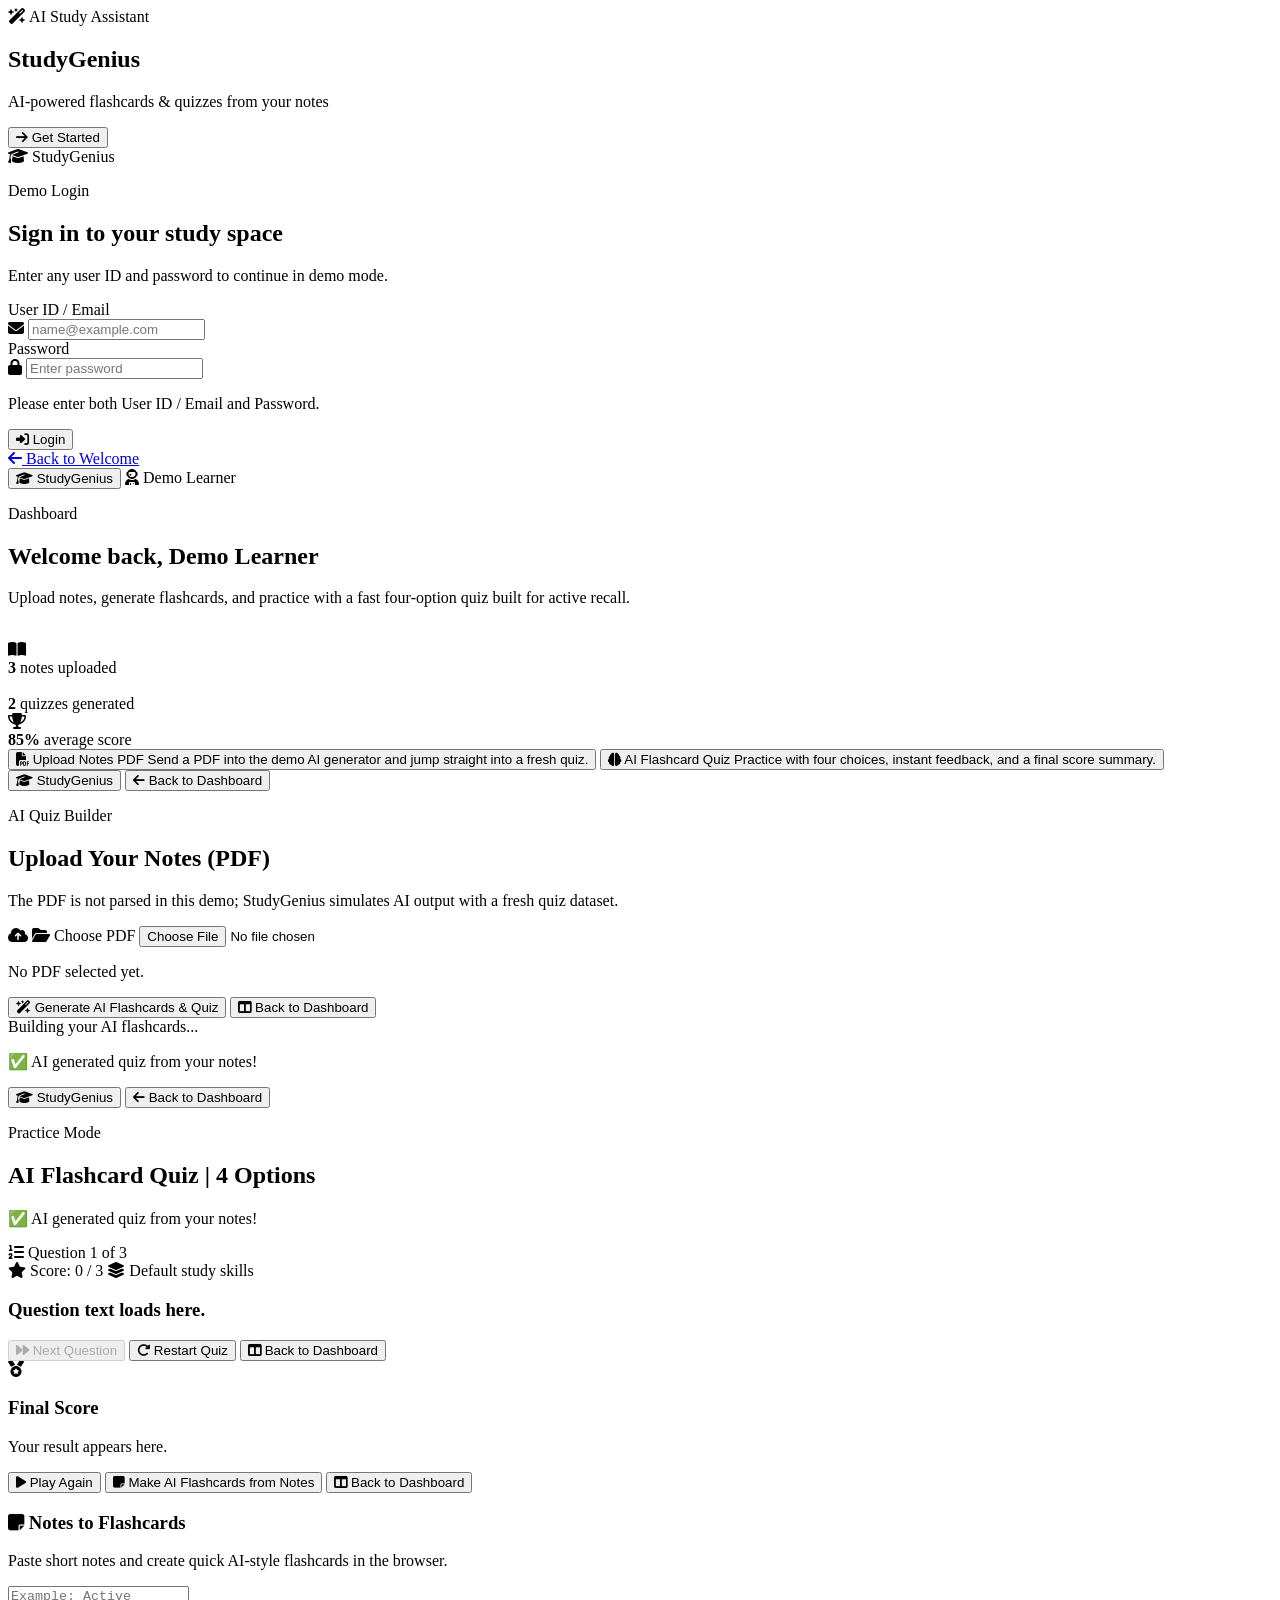
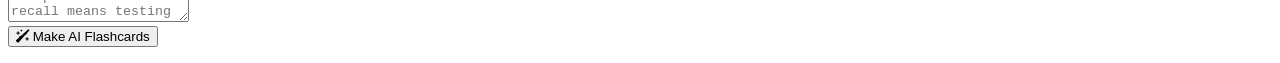
==== index.html @ 0df06976 "Add initial index.html for StudyGenius app" ====
<!DOCTYPE html>
<html lang="en">
<head>
  <meta charset="UTF-8">
  <meta name="viewport" content="width=device-width, initial-scale=1.0">
  <meta name="description" content="StudyGenius is an AI-powered study assistant demo for flashcards, PDF quiz generation, and active recall practice.">
  <title>StudyGenius | AI Study Assistant</title>
  <link rel="preconnect" href="https://fonts.googleapis.com">
  <link rel="preconnect" href="https://fonts.gstatic.com" crossorigin>
  <link href="https://fonts.googleapis.com/css2?family=Poppins:wght@400;500;600;700;800&display=swap" rel="stylesheet">
  <link rel="stylesheet" href="https://cdnjs.cloudflare.com/ajax/libs/font-awesome/6.5.2/css/all.min.css">
  <link rel="stylesheet" href="styles.css">
</head>

<body>
  <!-- ==================== HTML CODE ==================== -->
  <main class="app">
    <div id="page1" class="page page-welcome active" aria-hidden="false">
      <section class="welcome-content" aria-labelledby="welcomeTitle">
        <div class="brand-chip">
          <i class="fa-solid fa-wand-magic-sparkles" aria-hidden="true"></i>
          AI Study Assistant
        </div>
        <h1 id="welcomeTitle" class="welcome-title">StudyGenius</h1>
        <p class="welcome-subtitle">AI-powered flashcards &amp; quizzes from your notes</p>
        <button id="getStartedBtn" class="btn btn-primary" type="button">
          <i class="fa-solid fa-arrow-right" aria-hidden="true"></i>
          Get Started
        </button>
      </section>
    </div>

    <div id="page2" class="page auth-page" aria-hidden="true">
      <section class="auth-shell" aria-labelledby="loginTitle">
        <div class="auth-card glass-card">
          <div class="app-logo">
            <i class="fa-solid fa-graduation-cap" aria-hidden="true"></i>
            StudyGenius
          </div>
          <p class="section-kicker">Demo Login</p>
          <h2 id="loginTitle">Sign in to your study space</h2>
          <p class="section-copy">Enter any user ID and password to continue in demo mode.</p>

          <form id="loginForm" class="form-grid" novalidate>
            <div class="field">
              <label for="userIdInput">User ID / Email</label>
              <div class="input-wrap">
                <i class="fa-solid fa-envelope" aria-hidden="true"></i>
                <input id="userIdInput" type="text" autocomplete="username" placeholder="name@example.com">
              </div>
            </div>

            <div class="field">
              <label for="passwordInput">Password</label>
              <div class="input-wrap">
                <i class="fa-solid fa-lock" aria-hidden="true"></i>
                <input id="passwordInput" type="password" autocomplete="current-password" placeholder="Enter password">
              </div>
            </div>

            <p id="loginError" class="error-message" role="alert">Please enter both User ID / Email and Password.</p>

            <button class="btn btn-accent" type="submit">
              <i class="fa-solid fa-right-to-bracket" aria-hidden="true"></i>
              Login
            </button>
          </form>

          <a id="backToWelcomeLink" class="text-link" href="#page1">
            <i class="fa-solid fa-arrow-left" aria-hidden="true"></i>
            Back to Welcome
          </a>
        </div>
      </section>
    </div>

    <div id="page3" class="page page-app" aria-hidden="true">
      <div class="page-shell">
        <header class="top-bar">
          <button class="top-brand top-brand-button" type="button" aria-label="StudyGenius dashboard">
            <i class="fa-solid fa-graduation-cap" aria-hidden="true"></i>
            StudyGenius
          </button>
          <span id="dashboardUserPill" class="user-pill">
            <i class="fa-solid fa-user-astronaut" aria-hidden="true"></i>
            Demo Learner
          </span>
        </header>

        <section class="dashboard-hero" aria-labelledby="dashboardTitle">
          <div class="dashboard-copy">
            <p class="section-kicker">Dashboard</p>
            <h2 id="dashboardTitle" class="section-title">Welcome back, Demo Learner</h2>
            <p class="section-copy">Upload notes, generate flashcards, and practice with a fast four-option quiz built for active recall.</p>
          </div>
          <div class="dashboard-photo-wrap" aria-hidden="true">
            <img class="dashboard-photo" src="https://images.pexels.com/photos/4144224/pexels-photo-4144224.jpeg?auto=compress&cs=tinysrgb&w=900" alt="">
          </div>
        </section>

        <section class="stats-grid" aria-label="Study statistics">
          <div class="stat-card">
            <span class="stat-icon"><i class="fa-solid fa-book-open" aria-hidden="true"></i></span>
            <div>
              <strong>3</strong>
              <span>notes uploaded</span>
            </div>
          </div>
          <div class="stat-card">
            <span class="stat-icon"><i class="fa-solid fa-sparkles" aria-hidden="true"></i></span>
            <div>
              <strong>2</strong>
              <span>quizzes generated</span>
            </div>
          </div>
          <div class="stat-card">
            <span class="stat-icon"><i class="fa-solid fa-trophy" aria-hidden="true"></i></span>
            <div>
              <strong>85%</strong>
              <span>average score</span>
            </div>
          </div>
        </section>

        <section class="dashboard-actions" aria-label="Dashboard actions">
          <button id="goToUploadBtn" class="dashboard-card" type="button">
            <span class="card-icon"><i class="fa-solid fa-file-pdf" aria-hidden="true"></i></span>
            <span>
              <span class="card-title">Upload Notes PDF</span>
              <span class="card-text">Send a PDF into the demo AI generator and jump straight into a fresh quiz.</span>
            </span>
          </button>

          <button id="goToQuizBtn" class="dashboard-card" type="button">
            <span class="card-icon"><i class="fa-solid fa-brain" aria-hidden="true"></i></span>
            <span>
              <span class="card-title">AI Flashcard Quiz</span>
              <span class="card-text">Practice with four choices, instant feedback, and a final score summary.</span>
            </span>
          </button>
        </section>
      </div>
    </div>

    <div id="page4" class="page page-app" aria-hidden="true">
      <div class="page-shell">
        <header class="top-bar">
          <button class="top-brand top-brand-button backDashboardBtn" type="button" aria-label="StudyGenius dashboard">
            <i class="fa-solid fa-graduation-cap" aria-hidden="true"></i>
            StudyGenius
          </button>
          <button class="btn btn-ghost btn-small backDashboardBtn" type="button">
            <i class="fa-solid fa-arrow-left" aria-hidden="true"></i>
            Back to Dashboard
          </button>
        </header>

        <section aria-labelledby="uploadTitle">
          <p class="section-kicker">AI Quiz Builder</p>
          <h2 id="uploadTitle" class="section-title">Upload Your Notes (PDF)</h2>
          <p class="section-copy">The PDF is not parsed in this demo; StudyGenius simulates AI output with a fresh quiz dataset.</p>

          <div class="upload-card">
            <div class="upload-zone">
              <i class="fa-solid fa-cloud-arrow-up" aria-hidden="true"></i>
              <label class="file-control" for="pdfInput">
                <i class="fa-solid fa-folder-open" aria-hidden="true"></i>
                Choose PDF
                <input id="pdfInput" type="file" accept=".pdf,application/pdf">
              </label>
              <p id="selectedFileName" class="file-name">No PDF selected yet.</p>
            </div>

            <div class="button-row">
              <button id="generateQuizBtn" class="btn btn-accent" type="button">
                <i class="fa-solid fa-wand-magic-sparkles" aria-hidden="true"></i>
                Generate AI Flashcards &amp; Quiz
              </button>
              <button class="btn btn-ghost backDashboardBtn" type="button">
                <i class="fa-solid fa-table-columns" aria-hidden="true"></i>
                Back to Dashboard
              </button>
            </div>

            <div id="generationLoader" class="loader-row" role="status" aria-live="polite">
              <span class="spinner" aria-hidden="true"></span>
              Building your AI flashcards...
            </div>

            <p id="generationSuccess" class="success-message" role="status">✅ AI generated quiz from your notes!</p>
          </div>
        </section>
      </div>
    </div>

    <div id="page5" class="page page-app" aria-hidden="true">
      <div class="page-shell">
        <header class="top-bar">
          <button class="top-brand top-brand-button backDashboardBtn" type="button" aria-label="StudyGenius dashboard">
            <i class="fa-solid fa-graduation-cap" aria-hidden="true"></i>
            StudyGenius
          </button>
          <button class="btn btn-ghost btn-small backDashboardBtn" type="button">
            <i class="fa-solid fa-arrow-left" aria-hidden="true"></i>
            Back to Dashboard
          </button>
        </header>

        <section aria-labelledby="quizTitle">
          <p class="section-kicker">Practice Mode</p>
          <h2 id="quizTitle" class="section-title">AI Flashcard Quiz | 4 Options</h2>
          <p id="quizGeneratedNotice" class="quiz-notice" role="status">✅ AI generated quiz from your notes!</p>

          <div class="quiz-layout">
            <article class="quiz-card" aria-live="polite">
              <div class="quiz-head">
                <div>
                  <span id="questionCounter" class="meta-pill">
                    <i class="fa-solid fa-list-ol" aria-hidden="true"></i>
                    Question 1 of 3
                  </span>
                  <div class="quiz-meta">
                    <span id="scoreDisplay" class="meta-pill">
                      <i class="fa-solid fa-star" aria-hidden="true"></i>
                      Score: 0 / 3
                    </span>
                    <span id="quizSource" class="meta-pill">
                      <i class="fa-solid fa-layer-group" aria-hidden="true"></i>
                      Default study skills
                    </span>
                  </div>
                </div>
              </div>

              <div class="progress-track" aria-hidden="true">
                <div id="progressFill" class="progress-fill"></div>
              </div>

              <div id="quizContent">
                <h3 id="questionText" class="question-text">Question text loads here.</h3>
                <div id="optionsContainer" class="options-grid"></div>

                <div class="quiz-controls">
                  <button id="nextQuestionBtn" class="btn btn-accent" type="button" disabled>
                    <i class="fa-solid fa-forward" aria-hidden="true"></i>
                    Next Question
                  </button>
                  <button id="restartQuizBtn" class="btn btn-ghost" type="button">
                    <i class="fa-solid fa-rotate-right" aria-hidden="true"></i>
                    Restart Quiz
                  </button>
                  <button class="btn btn-ghost backDashboardBtn" type="button">
                    <i class="fa-solid fa-table-columns" aria-hidden="true"></i>
                    Back to Dashboard
                  </button>
                </div>
              </div>

              <div id="resultPanel" class="result-panel">
                <div class="result-icon">
                  <i class="fa-solid fa-medal" aria-hidden="true"></i>
                </div>
                <h3 id="finalScoreTitle">Final Score</h3>
                <p id="finalScoreMessage">Your result appears here.</p>
                <div class="quiz-controls">
                  <button id="playAgainBtn" class="btn btn-accent" type="button">
                    <i class="fa-solid fa-play" aria-hidden="true"></i>
                    Play Again
                  </button>
                  <button id="focusFlashcardsBtn" class="btn btn-coral" type="button">
                    <i class="fa-solid fa-note-sticky" aria-hidden="true"></i>
                    Make AI Flashcards from Notes
                  </button>
                  <button class="btn btn-ghost backDashboardBtn" type="button">
                    <i class="fa-solid fa-table-columns" aria-hidden="true"></i>
                    Back to Dashboard
                  </button>
                </div>
              </div>
            </article>

            <aside id="notesFlashcardTool" class="notes-card" aria-labelledby="notesToolTitle">
              <h3 id="notesToolTitle">
                <i class="fa-solid fa-note-sticky" aria-hidden="true"></i>
                Notes to Flashcards
              </h3>
              <p class="section-copy">Paste short notes and create quick AI-style flashcards in the browser.</p>
              <textarea id="notesInput" placeholder="Example: Active recall means testing yourself before checking notes. Spaced repetition improves memory by reviewing at growing intervals."></textarea>
              <div class="button-row">
                <button id="makeFlashcardsBtn" class="btn btn-coral" type="button">
                  <i class="fa-solid fa-wand-sparkles" aria-hidden="true"></i>
                  Make AI Flashcards
                </button>
              </div>
              <p id="flashcardMessage" class="flash-message" role="status"></p>
              <div id="flashcardOutput" class="flashcard-output" aria-live="polite"></div>
            </aside>
          </div>
        </section>
      </div>
    </div>
  </main>

  <script src="script.js"></script>
</body>
</html>
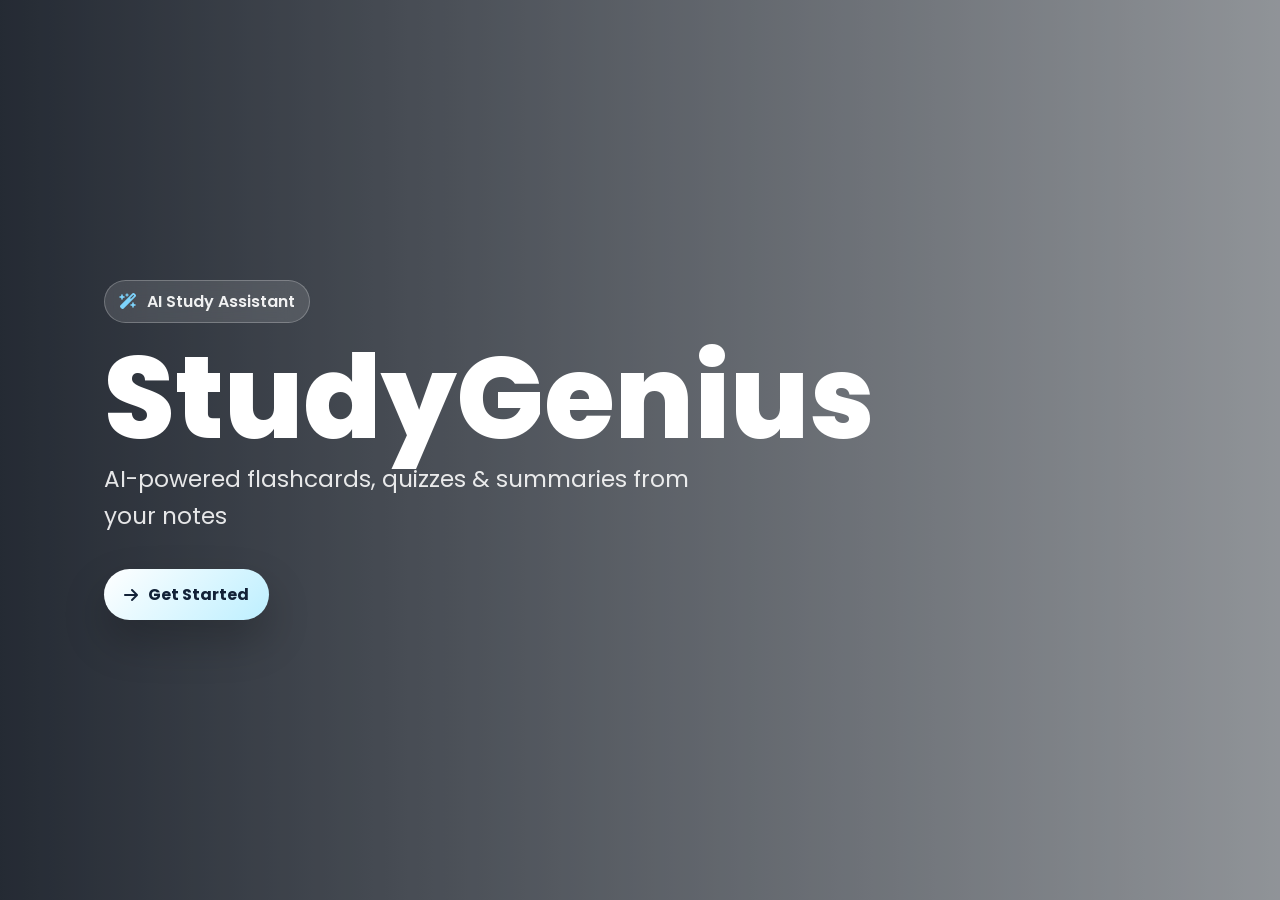
==== commit dafd5e77: "Revise meta description and enhance UI layout Updated the meta description for clarity and improved " ====
--- a/index.html
+++ b/index.html
@@ -3,7 +3,7 @@
 <head>
   <meta charset="UTF-8">
   <meta name="viewport" content="width=device-width, initial-scale=1.0">
-  <meta name="description" content="StudyGenius is an AI-powered study assistant demo for flashcards, PDF quiz generation, and active recall practice.">
+  <meta name="description" content="StudyGenius is an AI-powered study assistant for flashcards, quizzes, and summaries from your notes.">
   <title>StudyGenius | AI Study Assistant</title>
   <link rel="preconnect" href="https://fonts.googleapis.com">
   <link rel="preconnect" href="https://fonts.gstatic.com" crossorigin>
@@ -11,296 +11,204 @@
   <link rel="stylesheet" href="https://cdnjs.cloudflare.com/ajax/libs/font-awesome/6.5.2/css/all.min.css">
   <link rel="stylesheet" href="styles.css">
 </head>
-
 <body>
-  <!-- ==================== HTML CODE ==================== -->
-  <main class="app">
-    <div id="page1" class="page page-welcome active" aria-hidden="false">
-      <section class="welcome-content" aria-labelledby="welcomeTitle">
-        <div class="brand-chip">
-          <i class="fa-solid fa-wand-magic-sparkles" aria-hidden="true"></i>
-          AI Study Assistant
-        </div>
-        <h1 id="welcomeTitle" class="welcome-title">StudyGenius</h1>
-        <p class="welcome-subtitle">AI-powered flashcards &amp; quizzes from your notes</p>
-        <button id="getStartedBtn" class="btn btn-primary" type="button">
-          <i class="fa-solid fa-arrow-right" aria-hidden="true"></i>
-          Get Started
+<main class="app">
+  <!-- PAGE 1: WELCOME -->
+  <div id="page1" class="page page-welcome active" aria-hidden="false">
+    <section class="welcome-content">
+      <div class="brand-chip"><i class="fa-solid fa-wand-magic-sparkles"></i> AI Study Assistant</div>
+      <h1 class="welcome-title">StudyGenius</h1>
+      <p class="welcome-subtitle">AI-powered flashcards, quizzes & summaries from your notes</p>
+      <button id="getStartedBtn" class="btn btn-primary"><i class="fa-solid fa-arrow-right"></i> Get Started</button>
+    </section>
+  </div>
+
+  <!-- PAGE 2: LOGIN -->
+  <div id="page2" class="page auth-page" aria-hidden="true">
+    <section class="auth-shell">
+      <div class="auth-card glass-card">
+        <div class="app-logo"><i class="fa-solid fa-graduation-cap"></i> StudyGenius</div>
+        <p class="section-kicker">Demo Login</p>
+        <h2>Sign in to your study space</h2>
+        <p class="section-copy">Enter any user ID and password to continue in demo mode.</p>
+        <form id="loginForm" class="form-grid" novalidate>
+          <div class="field">
+            <label for="userIdInput">User ID / Email</label>
+            <div class="input-wrap"><i class="fa-solid fa-envelope"></i><input id="userIdInput" type="text" placeholder="name@example.com"></div>
+          </div>
+          <div class="field">
+            <label for="passwordInput">Password</label>
+            <div class="input-wrap"><i class="fa-solid fa-lock"></i><input id="passwordInput" type="password" placeholder="Enter password"></div>
+          </div>
+          <p id="loginError" class="error-message">Please enter both User ID / Email and Password.</p>
+          <button class="btn btn-accent" type="submit"><i class="fa-solid fa-right-to-bracket"></i> Login</button>
+        </form>
+        <a id="backToWelcomeLink" class="text-link" href="#page1"><i class="fa-solid fa-arrow-left"></i> Back to Welcome</a>
+      </div>
+    </section>
+  </div>
+
+  <!-- PAGE 3: DASHBOARD (redesigned with 3 action cards and carousel) -->
+  <div id="page3" class="page page-app" aria-hidden="true">
+    <div class="page-shell">
+      <header class="top-bar">
+        <button class="top-brand top-brand-button" type="button"><i class="fa-solid fa-graduation-cap"></i> StudyGenius</button>
+        <span id="dashboardUserPill" class="user-pill"><i class="fa-solid fa-user-astronaut"></i> Demo Learner</span>
+      </header>
+      <section class="dashboard-hero">
+        <div class="dashboard-copy">
+          <p class="section-kicker">Dashboard</p>
+          <h2 id="dashboardTitle" class="section-title">Welcome back, Demo Learner</h2>
+          <p class="section-copy">Upload PDF notes, generate AI quizzes and summaries, and master your topics with active recall.</p>
+        </div>
+        <div class="dashboard-photo-wrap">
+          <img class="dashboard-photo" src="https://images.pexels.com/photos/4144224/pexels-photo-4144224.jpeg?auto=compress&cs=tinysrgb&w=900" alt="Student studying">
+        </div>
+      </section>
+      <section class="stats-grid">
+        <div class="stat-card"><span class="stat-icon"><i class="fa-solid fa-book-open"></i></span><div><strong>3</strong><span>notes uploaded</span></div></div>
+        <div class="stat-card"><span class="stat-icon"><i class="fa-solid fa-sparkles"></i></span><div><strong>2</strong><span>quizzes generated</span></div></div>
+        <div class="stat-card"><span class="stat-icon"><i class="fa-solid fa-trophy"></i></span><div><strong>85%</strong><span>average score</span></div></div>
+      </section>
+
+      <!-- Enhanced Carousel with smooth transitions -->
+      <section class="carousel-section" aria-label="Study Tips Carousel">
+        <div class="carousel-container">
+          <div class="carousel-slide active">
+            <i class="fa-solid fa-lightbulb"></i>
+            <p>Active recall boosts long‑term memory by 50%.</p>
+          </div>
+          <div class="carousel-slide">
+            <i class="fa-solid fa-clock"></i>
+            <p>Spaced repetition: review after 1 day, 3 days, then 1 week.</p>
+          </div>
+          <div class="carousel-slide">
+            <i class="fa-solid fa-brain"></i>
+            <p>Convert notes to flashcards for faster revision.</p>
+          </div>
+          <div class="carousel-slide">
+            <i class="fa-solid fa-chart-line"></i>
+            <p>Self‑testing with quizzes reveals weak spots instantly.</p>
+          </div>
+          <button class="carousel-prev" aria-label="Previous slide">❮</button>
+          <button class="carousel-next" aria-label="Next slide">❯</button>
+        </div>
+      </section>
+
+      <!-- Three action cards (now 3 columns) -->
+      <section class="dashboard-actions">
+        <button id="goToUploadBtn" class="dashboard-card">
+          <span class="card-icon"><i class="fa-solid fa-file-pdf"></i></span>
+          <span>
+            <span class="card-title">Upload Notes PDF</span>
+            <span class="card-text">Send a PDF to generate AI flashcards & quiz.</span>
+          </span>
         </button>
-      </section>
-    </div>
-
-    <div id="page2" class="page auth-page" aria-hidden="true">
-      <section class="auth-shell" aria-labelledby="loginTitle">
-        <div class="auth-card glass-card">
-          <div class="app-logo">
-            <i class="fa-solid fa-graduation-cap" aria-hidden="true"></i>
-            StudyGenius
-          </div>
-          <p class="section-kicker">Demo Login</p>
-          <h2 id="loginTitle">Sign in to your study space</h2>
-          <p class="section-copy">Enter any user ID and password to continue in demo mode.</p>
-
-          <form id="loginForm" class="form-grid" novalidate>
-            <div class="field">
-              <label for="userIdInput">User ID / Email</label>
-              <div class="input-wrap">
-                <i class="fa-solid fa-envelope" aria-hidden="true"></i>
-                <input id="userIdInput" type="text" autocomplete="username" placeholder="name@example.com">
-              </div>
-            </div>
-
-            <div class="field">
-              <label for="passwordInput">Password</label>
-              <div class="input-wrap">
-                <i class="fa-solid fa-lock" aria-hidden="true"></i>
-                <input id="passwordInput" type="password" autocomplete="current-password" placeholder="Enter password">
-              </div>
-            </div>
-
-            <p id="loginError" class="error-message" role="alert">Please enter both User ID / Email and Password.</p>
-
-            <button class="btn btn-accent" type="submit">
-              <i class="fa-solid fa-right-to-bracket" aria-hidden="true"></i>
-              Login
-            </button>
-          </form>
-
-          <a id="backToWelcomeLink" class="text-link" href="#page1">
-            <i class="fa-solid fa-arrow-left" aria-hidden="true"></i>
-            Back to Welcome
-          </a>
-        </div>
-      </section>
-    </div>
-
-    <div id="page3" class="page page-app" aria-hidden="true">
-      <div class="page-shell">
-        <header class="top-bar">
-          <button class="top-brand top-brand-button" type="button" aria-label="StudyGenius dashboard">
-            <i class="fa-solid fa-graduation-cap" aria-hidden="true"></i>
-            StudyGenius
-          </button>
-          <span id="dashboardUserPill" class="user-pill">
-            <i class="fa-solid fa-user-astronaut" aria-hidden="true"></i>
-            Demo Learner
+        <button id="goToQuizBtn" class="dashboard-card">
+          <span class="card-icon"><i class="fa-solid fa-brain"></i></span>
+          <span>
+            <span class="card-title">AI Flashcard Quiz</span>
+            <span class="card-text">Practice with 4 options, instant feedback & score.</span>
           </span>
-        </header>
-
-        <section class="dashboard-hero" aria-labelledby="dashboardTitle">
-          <div class="dashboard-copy">
-            <p class="section-kicker">Dashboard</p>
-            <h2 id="dashboardTitle" class="section-title">Welcome back, Demo Learner</h2>
-            <p class="section-copy">Upload notes, generate flashcards, and practice with a fast four-option quiz built for active recall.</p>
-          </div>
-          <div class="dashboard-photo-wrap" aria-hidden="true">
-            <img class="dashboard-photo" src="https://images.pexels.com/photos/4144224/pexels-photo-4144224.jpeg?auto=compress&cs=tinysrgb&w=900" alt="">
-          </div>
-        </section>
-
-        <section class="stats-grid" aria-label="Study statistics">
-          <div class="stat-card">
-            <span class="stat-icon"><i class="fa-solid fa-book-open" aria-hidden="true"></i></span>
-            <div>
-              <strong>3</strong>
-              <span>notes uploaded</span>
-            </div>
-          </div>
-          <div class="stat-card">
-            <span class="stat-icon"><i class="fa-solid fa-sparkles" aria-hidden="true"></i></span>
-            <div>
-              <strong>2</strong>
-              <span>quizzes generated</span>
-            </div>
-          </div>
-          <div class="stat-card">
-            <span class="stat-icon"><i class="fa-solid fa-trophy" aria-hidden="true"></i></span>
-            <div>
-              <strong>85%</strong>
-              <span>average score</span>
-            </div>
-          </div>
-        </section>
-
-        <section class="dashboard-actions" aria-label="Dashboard actions">
-          <button id="goToUploadBtn" class="dashboard-card" type="button">
-            <span class="card-icon"><i class="fa-solid fa-file-pdf" aria-hidden="true"></i></span>
-            <span>
-              <span class="card-title">Upload Notes PDF</span>
-              <span class="card-text">Send a PDF into the demo AI generator and jump straight into a fresh quiz.</span>
-            </span>
-          </button>
-
-          <button id="goToQuizBtn" class="dashboard-card" type="button">
-            <span class="card-icon"><i class="fa-solid fa-brain" aria-hidden="true"></i></span>
-            <span>
-              <span class="card-title">AI Flashcard Quiz</span>
-              <span class="card-text">Practice with four choices, instant feedback, and a final score summary.</span>
-            </span>
-          </button>
-        </section>
-      </div>
-    </div>
-
-    <div id="page4" class="page page-app" aria-hidden="true">
-      <div class="page-shell">
-        <header class="top-bar">
-          <button class="top-brand top-brand-button backDashboardBtn" type="button" aria-label="StudyGenius dashboard">
-            <i class="fa-solid fa-graduation-cap" aria-hidden="true"></i>
-            StudyGenius
-          </button>
-          <button class="btn btn-ghost btn-small backDashboardBtn" type="button">
-            <i class="fa-solid fa-arrow-left" aria-hidden="true"></i>
-            Back to Dashboard
-          </button>
-        </header>
-
-        <section aria-labelledby="uploadTitle">
-          <p class="section-kicker">AI Quiz Builder</p>
-          <h2 id="uploadTitle" class="section-title">Upload Your Notes (PDF)</h2>
-          <p class="section-copy">The PDF is not parsed in this demo; StudyGenius simulates AI output with a fresh quiz dataset.</p>
-
-          <div class="upload-card">
-            <div class="upload-zone">
-              <i class="fa-solid fa-cloud-arrow-up" aria-hidden="true"></i>
-              <label class="file-control" for="pdfInput">
-                <i class="fa-solid fa-folder-open" aria-hidden="true"></i>
-                Choose PDF
-                <input id="pdfInput" type="file" accept=".pdf,application/pdf">
-              </label>
-              <p id="selectedFileName" class="file-name">No PDF selected yet.</p>
-            </div>
-
-            <div class="button-row">
-              <button id="generateQuizBtn" class="btn btn-accent" type="button">
-                <i class="fa-solid fa-wand-magic-sparkles" aria-hidden="true"></i>
-                Generate AI Flashcards &amp; Quiz
-              </button>
-              <button class="btn btn-ghost backDashboardBtn" type="button">
-                <i class="fa-solid fa-table-columns" aria-hidden="true"></i>
-                Back to Dashboard
-              </button>
-            </div>
-
-            <div id="generationLoader" class="loader-row" role="status" aria-live="polite">
-              <span class="spinner" aria-hidden="true"></span>
-              Building your AI flashcards...
-            </div>
-
-            <p id="generationSuccess" class="success-message" role="status">✅ AI generated quiz from your notes!</p>
-          </div>
-        </section>
-      </div>
-    </div>
-
-    <div id="page5" class="page page-app" aria-hidden="true">
-      <div class="page-shell">
-        <header class="top-bar">
-          <button class="top-brand top-brand-button backDashboardBtn" type="button" aria-label="StudyGenius dashboard">
-            <i class="fa-solid fa-graduation-cap" aria-hidden="true"></i>
-            StudyGenius
-          </button>
-          <button class="btn btn-ghost btn-small backDashboardBtn" type="button">
-            <i class="fa-solid fa-arrow-left" aria-hidden="true"></i>
-            Back to Dashboard
-          </button>
-        </header>
-
-        <section aria-labelledby="quizTitle">
-          <p class="section-kicker">Practice Mode</p>
-          <h2 id="quizTitle" class="section-title">AI Flashcard Quiz | 4 Options</h2>
-          <p id="quizGeneratedNotice" class="quiz-notice" role="status">✅ AI generated quiz from your notes!</p>
-
-          <div class="quiz-layout">
-            <article class="quiz-card" aria-live="polite">
-              <div class="quiz-head">
-                <div>
-                  <span id="questionCounter" class="meta-pill">
-                    <i class="fa-solid fa-list-ol" aria-hidden="true"></i>
-                    Question 1 of 3
-                  </span>
-                  <div class="quiz-meta">
-                    <span id="scoreDisplay" class="meta-pill">
-                      <i class="fa-solid fa-star" aria-hidden="true"></i>
-                      Score: 0 / 3
-                    </span>
-                    <span id="quizSource" class="meta-pill">
-                      <i class="fa-solid fa-layer-group" aria-hidden="true"></i>
-                      Default study skills
-                    </span>
-                  </div>
-                </div>
-              </div>
-
-              <div class="progress-track" aria-hidden="true">
-                <div id="progressFill" class="progress-fill"></div>
-              </div>
-
-              <div id="quizContent">
-                <h3 id="questionText" class="question-text">Question text loads here.</h3>
-                <div id="optionsContainer" class="options-grid"></div>
-
-                <div class="quiz-controls">
-                  <button id="nextQuestionBtn" class="btn btn-accent" type="button" disabled>
-                    <i class="fa-solid fa-forward" aria-hidden="true"></i>
-                    Next Question
-                  </button>
-                  <button id="restartQuizBtn" class="btn btn-ghost" type="button">
-                    <i class="fa-solid fa-rotate-right" aria-hidden="true"></i>
-                    Restart Quiz
-                  </button>
-                  <button class="btn btn-ghost backDashboardBtn" type="button">
-                    <i class="fa-solid fa-table-columns" aria-hidden="true"></i>
-                    Back to Dashboard
-                  </button>
-                </div>
-              </div>
-
-              <div id="resultPanel" class="result-panel">
-                <div class="result-icon">
-                  <i class="fa-solid fa-medal" aria-hidden="true"></i>
-                </div>
-                <h3 id="finalScoreTitle">Final Score</h3>
-                <p id="finalScoreMessage">Your result appears here.</p>
-                <div class="quiz-controls">
-                  <button id="playAgainBtn" class="btn btn-accent" type="button">
-                    <i class="fa-solid fa-play" aria-hidden="true"></i>
-                    Play Again
-                  </button>
-                  <button id="focusFlashcardsBtn" class="btn btn-coral" type="button">
-                    <i class="fa-solid fa-note-sticky" aria-hidden="true"></i>
-                    Make AI Flashcards from Notes
-                  </button>
-                  <button class="btn btn-ghost backDashboardBtn" type="button">
-                    <i class="fa-solid fa-table-columns" aria-hidden="true"></i>
-                    Back to Dashboard
-                  </button>
-                </div>
-              </div>
-            </article>
-
-            <aside id="notesFlashcardTool" class="notes-card" aria-labelledby="notesToolTitle">
-              <h3 id="notesToolTitle">
-                <i class="fa-solid fa-note-sticky" aria-hidden="true"></i>
-                Notes to Flashcards
-              </h3>
-              <p class="section-copy">Paste short notes and create quick AI-style flashcards in the browser.</p>
-              <textarea id="notesInput" placeholder="Example: Active recall means testing yourself before checking notes. Spaced repetition improves memory by reviewing at growing intervals."></textarea>
-              <div class="button-row">
-                <button id="makeFlashcardsBtn" class="btn btn-coral" type="button">
-                  <i class="fa-solid fa-wand-sparkles" aria-hidden="true"></i>
-                  Make AI Flashcards
-                </button>
-              </div>
-              <p id="flashcardMessage" class="flash-message" role="status"></p>
-              <div id="flashcardOutput" class="flashcard-output" aria-live="polite"></div>
-            </aside>
-          </div>
-        </section>
-      </div>
-    </div>
-  </main>
-
-  <script src="script.js"></script>
+        </button>
+        <button id="goToSummaryPageBtn" class="dashboard-card">
+          <span class="card-icon"><i class="fa-solid fa-file-lines"></i></span>
+          <span>
+            <span class="card-title">AI Summary</span>
+            <span class="card-text">View and manage your AI‑generated summaries.</span>
+          </span>
+        </button>
+      </section>
+    </div>
+  </div>
+
+  <!-- PAGE 4: UPLOAD (quiz generation) -->
+  <div id="page4" class="page page-app" aria-hidden="true">
+    <div class="page-shell">
+      <header class="top-bar">
+        <button class="top-brand top-brand-button backDashboardBtn" type="button"><i class="fa-solid fa-graduation-cap"></i> StudyGenius</button>
+        <button class="btn btn-ghost btn-small backDashboardBtn" type="button"><i class="fa-solid fa-arrow-left"></i> Back to Dashboard</button>
+      </header>
+      <section>
+        <p class="section-kicker">AI Quiz Builder</p>
+        <h2 class="section-title">Upload Your Notes (PDF)</h2>
+        <p class="section-copy">Select a PDF file – our AI will generate a custom quiz with flashcards.</p>
+        <div class="upload-card">
+          <div class="upload-zone">
+            <i class="fa-solid fa-cloud-arrow-up"></i>
+            <label class="file-control" for="pdfInput"><i class="fa-solid fa-folder-open"></i> Choose PDF<input id="pdfInput" type="file" accept=".pdf,application/pdf"></label>
+            <p id="selectedFileName" class="file-name">No PDF selected yet.</p>
+          </div>
+          <div class="button-row">
+            <button id="generateQuizBtn" class="btn btn-accent" type="button"><i class="fa-solid fa-wand-magic-sparkles"></i> Generate AI Flashcards & Quiz</button>
+            <button class="btn btn-ghost backDashboardBtn" type="button"><i class="fa-solid fa-table-columns"></i> Back to Dashboard</button>
+          </div>
+          <div id="generationLoader" class="loader-row"><span class="spinner"></span> Building your AI flashcards...</div>
+          <p id="generationSuccess" class="success-message">✅ AI generated quiz from your notes!</p>
+        </div>
+      </section>
+    </div>
+  </div>
+
+  <!-- PAGE 5: QUIZ (existing quiz page) -->
+  <div id="page5" class="page page-app" aria-hidden="true">
+    <div class="page-shell">
+      <header class="top-bar">
+        <button class="top-brand top-brand-button backDashboardBtn" type="button"><i class="fa-solid fa-graduation-cap"></i> StudyGenius</button>
+        <button class="btn btn-ghost btn-small backDashboardBtn" type="button"><i class="fa-solid fa-arrow-left"></i> Back to Dashboard</button>
+      </header>
+      <section>
+        <p class="section-kicker">Practice Mode</p>
+        <h2 class="section-title">AI Flashcard Quiz | 4 Options</h2>
+        <p id="quizGeneratedNotice" class="quiz-notice">✅ AI generated quiz from your notes!</p>
+        <div class="quiz-layout">
+          <article class="quiz-card">
+            <div class="quiz-head"><div><span id="questionCounter" class="meta-pill"><i class="fa-solid fa-list-ol"></i> Question 1 of 3</span><div class="quiz-meta"><span id="scoreDisplay" class="meta-pill"><i class="fa-solid fa-star"></i> Score: 0 / 3</span><span id="quizSource" class="meta-pill"><i class="fa-solid fa-layer-group"></i> Default study skills</span></div></div></div>
+            <div class="progress-track"><div id="progressFill" class="progress-fill"></div></div>
+            <div id="quizContent"><h3 id="questionText" class="question-text">Question text loads here.</h3><div id="optionsContainer" class="options-grid"></div><div class="quiz-controls"><button id="nextQuestionBtn" class="btn btn-accent" disabled><i class="fa-solid fa-forward"></i> Next Question</button><button id="restartQuizBtn" class="btn btn-ghost"><i class="fa-solid fa-rotate-right"></i> Restart Quiz</button><button class="btn btn-ghost backDashboardBtn"><i class="fa-solid fa-table-columns"></i> Back to Dashboard</button></div></div>
+            <div id="resultPanel" class="result-panel"><div class="result-icon"><i class="fa-solid fa-medal"></i></div><h3 id="finalScoreTitle">Final Score</h3><p id="finalScoreMessage">Your result appears here.</p><div class="quiz-controls"><button id="playAgainBtn" class="btn btn-accent"><i class="fa-solid fa-play"></i> Play Again</button><button id="focusFlashcardsBtn" class="btn btn-coral"><i class="fa-solid fa-note-sticky"></i> Make AI Flashcards from Notes</button><button class="btn btn-ghost backDashboardBtn"><i class="fa-solid fa-table-columns"></i> Back to Dashboard</button></div></div>
+          </article>
+          <aside id="notesFlashcardTool" class="notes-card"><h3><i class="fa-solid fa-note-sticky"></i> Notes to Flashcards</h3><p class="section-copy">Paste short notes and create quick AI-style flashcards in the browser.</p><textarea id="notesInput" placeholder="Example: Active recall means testing yourself before checking notes. Spaced repetition improves memory by reviewing at growing intervals."></textarea><div class="button-row"><button id="makeFlashcardsBtn" class="btn btn-coral"><i class="fa-solid fa-wand-sparkles"></i> Make AI Flashcards</button></div><p id="flashcardMessage" class="flash-message"></p><div id="flashcardOutput" class="flashcard-output"></div></aside>
+        </div>
+      </section>
+    </div>
+  </div>
+
+  <!-- NEW PAGE 6: DEDICATED SUMMARY PAGE -->
+  <div id="page6" class="page page-app" aria-hidden="true">
+    <div class="page-shell">
+      <header class="top-bar">
+        <button class="top-brand top-brand-button backDashboardBtn" type="button"><i class="fa-solid fa-graduation-cap"></i> StudyGenius</button>
+        <button class="btn btn-ghost btn-small backDashboardBtn" type="button"><i class="fa-solid fa-arrow-left"></i> Back to Dashboard</button>
+      </header>
+      <section class="summary-page">
+        <p class="section-kicker">AI Summary Studio</p>
+        <h2 class="section-title">📄 Generate a Smart Summary</h2>
+        <p class="section-copy">Upload a PDF and let our AI extract the most important points. Your summaries are saved and displayed here.</p>
+        <div class="upload-card summary-upload">
+          <div class="upload-zone">
+            <i class="fa-solid fa-cloud-arrow-up"></i>
+            <label class="file-control" for="summaryPdfInput"><i class="fa-solid fa-folder-open"></i> Choose PDF for Summary<input id="summaryPdfInput" type="file" accept=".pdf,application/pdf"></label>
+            <p id="summaryFileName" class="file-name">No PDF selected.</p>
+          </div>
+          <div class="button-row">
+            <button id="generateSummaryPageBtn" class="btn btn-coral" type="button"><i class="fa-solid fa-file-lines"></i> Generate AI Summary</button>
+          </div>
+          <div id="summaryPageLoader" class="loader-row"><span class="spinner"></span> Analysing your document...</div>
+          <div id="summaryResultCard" class="summary-card" style="display: none;">
+            <h4><i class="fa-solid fa-pen-nib"></i> AI Summary</h4>
+            <p id="summaryPageText"></p>
+            <button id="copySummaryBtn" class="btn btn-ghost btn-small" style="margin-top: 12px;"><i class="fa-regular fa-copy"></i> Copy to Clipboard</button>
+          </div>
+        </div>
+        <div class="summary-history" id="summaryHistory">
+          <h3><i class="fa-solid fa-clock-rotate-left"></i> Recent Summaries</h3>
+          <div id="historyList"></div>
+        </div>
+      </section>
+    </div>
+  </div>
+</main>
+<script src="script.js"></script>
 </body>
 </html>
--- a/styles.css
+++ b/styles.css
@@ -0,0 +1,1001 @@
+:root {
+  --ink: #132238;
+  --muted: #5f6f89;
+  --panel: rgba(255, 255, 255, 0.82);
+  --panel-strong: rgba(255, 255, 255, 0.94);
+  --line: rgba(71, 85, 105, 0.16);
+  --teal: #0f766e;
+  --teal-dark: #115e59;
+  --blue: #2563eb;
+  --sky: #dff7ff;
+  --mint: #e8fff6;
+  --peach: #fff0df;
+  --gold: #f59e0b;
+  --coral: #f97316;
+  --green: #16a34a;
+  --red: #dc2626;
+  --shadow: 0 20px 60px rgba(15, 23, 42, 0.15);
+  --shadow-soft: 0 14px 34px rgba(15, 23, 42, 0.1);
+  --radius: 8px;
+  --max-width: 1160px;
+}
+
+* {
+  box-sizing: border-box;
+}
+
+html {
+  scroll-behavior: smooth;
+}
+
+body {
+  margin: 0;
+  color: var(--ink);
+  font-family: "Poppins", system-ui, -apple-system, BlinkMacSystemFont, "Segoe UI", sans-serif;
+  background: #f7fbff;
+}
+
+button,
+input,
+textarea {
+  font: inherit;
+}
+
+button {
+  border: 0;
+  cursor: pointer;
+}
+
+img {
+  display: block;
+  max-width: 100%;
+}
+
+.app {
+  min-height: 100svh;
+  overflow-x: hidden;
+}
+
+.page {
+  display: none;
+  min-height: 100svh;
+  width: 100%;
+}
+
+.page.active {
+  display: flex;
+}
+
+.page-shell {
+  position: relative;
+  z-index: 1;
+  width: min(100%, var(--max-width));
+  margin: 0 auto;
+  padding: 36px 22px;
+}
+
+.page-app {
+  align-items: stretch;
+  background:
+    radial-gradient(circle at 8% 15%, rgba(15, 118, 110, 0.16), transparent 28%),
+    radial-gradient(circle at 88% 12%, rgba(249, 115, 22, 0.12), transparent 24%),
+    linear-gradient(135deg, var(--mint), var(--sky) 52%, var(--peach));
+}
+
+.page-app::before {
+  content: "";
+  position: fixed;
+  inset: 0;
+  pointer-events: none;
+  background-image:
+    linear-gradient(rgba(19, 34, 56, 0.045) 1px, transparent 1px),
+    linear-gradient(90deg, rgba(19, 34, 56, 0.045) 1px, transparent 1px);
+  background-size: 34px 34px;
+  mask-image: linear-gradient(to bottom, rgba(0, 0, 0, 0.85), transparent 82%);
+}
+
+.page-welcome {
+  position: relative;
+  align-items: center;
+  justify-content: center;
+  color: #ffffff;
+  background:
+    linear-gradient(90deg, rgba(7, 16, 31, 0.82), rgba(7, 16, 31, 0.5), rgba(7, 16, 31, 0.2)),
+    url("https://images.pexels.com/photos/159711/books-bookstore-book-reading-159711.jpeg?auto=compress&cs=tinysrgb&w=1920") center / cover no-repeat;
+  isolation: isolate;
+}
+
+.page-welcome::after {
+  content: "";
+  position: absolute;
+  inset: 0;
+  z-index: -1;
+  background: rgba(0, 0, 0, 0.28);
+}
+
+.welcome-content {
+  width: min(100%, 1120px);
+  padding: 64px 24px;
+}
+
+.brand-chip {
+  display: inline-flex;
+  align-items: center;
+  gap: 10px;
+  min-height: 40px;
+  padding: 8px 14px;
+  border: 1px solid rgba(255, 255, 255, 0.24);
+  border-radius: 999px;
+  background: rgba(255, 255, 255, 0.12);
+  backdrop-filter: blur(14px);
+  color: rgba(255, 255, 255, 0.92);
+  font-weight: 600;
+}
+
+.brand-chip i {
+  color: #7dd3fc;
+}
+
+.welcome-title {
+  max-width: 760px;
+  margin: 22px 0 10px;
+  font-size: clamp(3.1rem, 9vw, 7.4rem);
+  line-height: 0.92;
+  font-weight: 800;
+  letter-spacing: 0;
+}
+
+.welcome-subtitle {
+  max-width: 610px;
+  margin: 0 0 34px;
+  color: rgba(255, 255, 255, 0.88);
+  font-size: clamp(1.05rem, 2.2vw, 1.45rem);
+  line-height: 1.6;
+}
+
+.btn {
+  display: inline-flex;
+  align-items: center;
+  justify-content: center;
+  gap: 10px;
+  min-height: 48px;
+  padding: 13px 20px;
+  border-radius: 999px;
+  color: var(--ink);
+  font-weight: 700;
+  text-decoration: none;
+  transition: transform 180ms ease, box-shadow 180ms ease, background 180ms ease, color 180ms ease;
+}
+
+.btn:hover {
+  transform: translateY(-2px);
+}
+
+.btn:focus-visible,
+.option-btn:focus-visible,
+.dashboard-card:focus-visible,
+.text-link:focus-visible,
+input:focus-visible,
+textarea:focus-visible {
+  outline: 3px solid rgba(37, 99, 235, 0.35);
+  outline-offset: 3px;
+}
+
+.btn-primary {
+  background: linear-gradient(135deg, #ffffff, #bdefff);
+  box-shadow: 0 20px 44px rgba(0, 0, 0, 0.22);
+}
+
+.btn-primary:hover {
+  background: linear-gradient(135deg, #ffffff, #8be5ff);
+}
+
+.btn-accent {
+  background: linear-gradient(135deg, var(--teal), var(--blue));
+  color: #ffffff;
+  box-shadow: 0 18px 34px rgba(37, 99, 235, 0.22);
+}
+
+.btn-coral {
+  background: linear-gradient(135deg, var(--coral), var(--gold));
+  color: #ffffff;
+  box-shadow: 0 16px 30px rgba(249, 115, 22, 0.24);
+}
+
+.btn-ghost {
+  background: rgba(255, 255, 255, 0.72);
+  color: var(--ink);
+  border: 1px solid var(--line);
+}
+
+.btn-small {
+  min-height: 44px;
+  padding: 10px 16px;
+  font-size: 0.93rem;
+}
+
+.btn:disabled {
+  cursor: not-allowed;
+  opacity: 0.54;
+  transform: none;
+  box-shadow: none;
+}
+
+.glass-card,
+.dashboard-card,
+.stat-card,
+.quiz-card,
+.notes-card,
+.upload-card {
+  border: 1px solid rgba(255, 255, 255, 0.72);
+  border-radius: var(--radius);
+  background: var(--panel);
+  box-shadow: var(--shadow-soft);
+  backdrop-filter: blur(18px);
+}
+
+.auth-page {
+  align-items: center;
+  justify-content: center;
+  background:
+    linear-gradient(135deg, rgba(15, 118, 110, 0.1), rgba(37, 99, 235, 0.14)),
+    url("https://images.pexels.com/photos/3747506/pexels-photo-3747506.jpeg?auto=compress&cs=tinysrgb&w=1600") center / cover no-repeat;
+}
+
+.auth-page::before {
+  content: "";
+  position: absolute;
+  inset: 0;
+  background: rgba(245, 250, 255, 0.76);
+}
+
+.auth-shell {
+  position: relative;
+  z-index: 1;
+  width: min(100%, 470px);
+  padding: 24px;
+}
+
+.auth-card {
+  padding: 32px;
+  background: rgba(255, 255, 255, 0.86);
+  box-shadow: var(--shadow);
+}
+
+.app-logo {
+  display: inline-flex;
+  align-items: center;
+  gap: 10px;
+  margin-bottom: 18px;
+  color: var(--teal-dark);
+  font-weight: 800;
+  font-size: 1.05rem;
+}
+
+.app-logo i {
+  color: var(--blue);
+}
+
+.section-kicker {
+  margin: 0 0 8px;
+  color: var(--teal);
+  font-size: 0.82rem;
+  font-weight: 800;
+  letter-spacing: 0.08em;
+  text-transform: uppercase;
+}
+
+.auth-card h2,
+.section-title {
+  margin: 0;
+  color: var(--ink);
+  font-size: clamp(1.65rem, 4vw, 2.45rem);
+  line-height: 1.12;
+  letter-spacing: 0;
+}
+
+.section-copy {
+  max-width: 660px;
+  margin: 12px 0 0;
+  color: var(--muted);
+  line-height: 1.7;
+}
+
+.form-grid {
+  display: grid;
+  gap: 18px;
+  margin-top: 26px;
+}
+
+.field label {
+  display: block;
+  margin-bottom: 8px;
+  color: #334155;
+  font-weight: 700;
+  font-size: 0.94rem;
+}
+
+.input-wrap {
+  position: relative;
+}
+
+.input-wrap i {
+  position: absolute;
+  left: 15px;
+  top: 50%;
+  color: var(--teal);
+  transform: translateY(-50%);
+}
+
+input,
+textarea {
+  width: 100%;
+  min-height: 50px;
+  border: 1px solid rgba(71, 85, 105, 0.18);
+  border-radius: 8px;
+  background: rgba(255, 255, 255, 0.9);
+  color: var(--ink);
+  outline: none;
+  transition: border 180ms ease, box-shadow 180ms ease, background 180ms ease;
+}
+
+input {
+  padding: 13px 14px 13px 44px;
+}
+
+textarea {
+  min-height: 150px;
+  resize: vertical;
+  padding: 14px;
+  line-height: 1.55;
+}
+
+input:focus,
+textarea:focus {
+  border-color: rgba(37, 99, 235, 0.55);
+  background: #ffffff;
+  box-shadow: 0 0 0 4px rgba(37, 99, 235, 0.1);
+}
+
+.error-message {
+  display: none;
+  margin: 0;
+  color: var(--red);
+  font-weight: 700;
+  font-size: 0.92rem;
+}
+
+.error-message.show {
+  display: block;
+}
+
+.text-link {
+  display: inline-flex;
+  align-items: center;
+  gap: 8px;
+  min-height: 44px;
+  color: var(--teal-dark);
+  font-weight: 700;
+  text-decoration: none;
+}
+
+.text-link:hover {
+  color: var(--blue);
+}
+
+.top-bar {
+  display: flex;
+  align-items: center;
+  justify-content: space-between;
+  gap: 18px;
+  margin-bottom: 36px;
+}
+
+.top-brand {
+  display: inline-flex;
+  align-items: center;
+  gap: 10px;
+  color: var(--ink);
+  font-size: 1.1rem;
+  font-weight: 800;
+  text-decoration: none;
+}
+
+.top-brand-button {
+  min-height: 44px;
+  padding: 0;
+  background: transparent;
+}
+
+.top-brand i {
+  color: var(--blue);
+}
+
+.user-pill {
+  display: inline-flex;
+  align-items: center;
+  gap: 9px;
+  min-height: 42px;
+  max-width: 48vw;
+  padding: 8px 13px;
+  border: 1px solid var(--line);
+  border-radius: 999px;
+  background: rgba(255, 255, 255, 0.74);
+  color: #334155;
+  font-weight: 700;
+  white-space: nowrap;
+  overflow: hidden;
+  text-overflow: ellipsis;
+}
+
+.dashboard-hero {
+  display: grid;
+  grid-template-columns: minmax(0, 1.1fr) minmax(280px, 0.9fr);
+  gap: 32px;
+  align-items: center;
+  margin-bottom: 34px;
+}
+
+.dashboard-copy {
+  min-width: 0;
+}
+
+.dashboard-photo-wrap {
+  position: relative;
+  min-height: 250px;
+  overflow: hidden;
+  border-radius: var(--radius);
+  box-shadow: var(--shadow);
+}
+
+.dashboard-photo-wrap::after {
+  content: "";
+  position: absolute;
+  inset: 0;
+  background: linear-gradient(135deg, rgba(15, 118, 110, 0.08), rgba(37, 99, 235, 0.2));
+}
+
+.dashboard-photo {
+  width: 100%;
+  height: 100%;
+  min-height: 250px;
+  object-fit: cover;
+}
+
+.stats-grid {
+  display: grid;
+  grid-template-columns: repeat(3, minmax(0, 1fr));
+  gap: 16px;
+  margin-bottom: 22px;
+}
+
+.stat-card {
+  display: flex;
+  align-items: center;
+  gap: 14px;
+  min-height: 96px;
+  padding: 18px;
+  background: rgba(255, 255, 255, 0.78);
+}
+
+.stat-icon {
+  display: grid;
+  flex: 0 0 46px;
+  width: 46px;
+  height: 46px;
+  place-items: center;
+  border-radius: 8px;
+  color: #ffffff;
+  background: linear-gradient(135deg, var(--teal), var(--blue));
+  box-shadow: 0 10px 20px rgba(37, 99, 235, 0.18);
+}
+
+.stat-card:nth-child(2) .stat-icon {
+  background: linear-gradient(135deg, var(--coral), var(--gold));
+}
+
+.stat-card:nth-child(3) .stat-icon {
+  background: linear-gradient(135deg, #7c3aed, var(--blue));
+}
+
+.stat-card strong {
+  display: block;
+  font-size: 1.55rem;
+  line-height: 1;
+}
+
+.stat-card span {
+  display: block;
+  margin-top: 5px;
+  color: var(--muted);
+  font-size: 0.88rem;
+  font-weight: 600;
+}
+
+.dashboard-actions {
+  display: grid;
+  grid-template-columns: repeat(2, minmax(0, 1fr));
+  gap: 18px;
+}
+
+.dashboard-card {
+  display: grid;
+  min-height: 210px;
+  padding: 24px;
+  text-align: left;
+  color: var(--ink);
+  transition: transform 180ms ease, box-shadow 180ms ease, background 180ms ease;
+}
+
+.dashboard-card:hover {
+  transform: translateY(-4px);
+  background: rgba(255, 255, 255, 0.94);
+  box-shadow: var(--shadow);
+}
+
+.card-icon {
+  display: grid;
+  width: 58px;
+  height: 58px;
+  place-items: center;
+  margin-bottom: 24px;
+  border-radius: 8px;
+  color: #ffffff;
+  font-size: 1.55rem;
+  background: linear-gradient(135deg, var(--teal), var(--blue));
+}
+
+.dashboard-card:nth-child(2) .card-icon {
+  background: linear-gradient(135deg, #7c3aed, var(--coral));
+}
+
+.card-title {
+  display: block;
+  font-size: clamp(1.2rem, 2.2vw, 1.55rem);
+  font-weight: 800;
+  letter-spacing: 0;
+}
+
+.card-text {
+  display: block;
+  margin: 10px 0 0;
+  color: var(--muted);
+  font-weight: 500;
+  line-height: 1.6;
+}
+
+.upload-card {
+  width: min(100%, 800px);
+  margin: 28px auto 0;
+  padding: 28px;
+  background: var(--panel-strong);
+}
+
+.upload-zone {
+  display: grid;
+  place-items: center;
+  gap: 14px;
+  min-height: 220px;
+  margin: 26px 0 18px;
+  padding: 24px;
+  border: 2px dashed rgba(15, 118, 110, 0.28);
+  border-radius: 8px;
+  background:
+    linear-gradient(135deg, rgba(232, 255, 246, 0.72), rgba(223, 247, 255, 0.72));
+  text-align: center;
+}
+
+.upload-zone i {
+  color: var(--teal);
+  font-size: 3.2rem;
+}
+
+.file-control {
+  display: inline-flex;
+  align-items: center;
+  gap: 10px;
+  min-height: 48px;
+  padding: 12px 18px;
+  border-radius: 999px;
+  background: #ffffff;
+  color: var(--teal-dark);
+  font-weight: 800;
+  box-shadow: 0 10px 24px rgba(15, 23, 42, 0.1);
+  cursor: pointer;
+}
+
+.file-control input {
+  position: absolute;
+  width: 1px;
+  height: 1px;
+  padding: 0;
+  overflow: hidden;
+  clip: rect(0, 0, 0, 0);
+  white-space: nowrap;
+  border: 0;
+}
+
+.file-name {
+  min-height: 24px;
+  margin: 0;
+  color: var(--muted);
+  font-weight: 600;
+  overflow-wrap: anywhere;
+}
+
+.file-name.error {
+  color: var(--red);
+}
+
+.button-row {
+  display: flex;
+  flex-wrap: wrap;
+  gap: 12px;
+  align-items: center;
+  margin-top: 18px;
+}
+
+.loader-row {
+  display: none;
+  align-items: center;
+  gap: 10px;
+  margin-top: 18px;
+  color: var(--teal-dark);
+  font-weight: 800;
+}
+
+.loader-row.show {
+  display: flex;
+}
+
+.spinner {
+  width: 24px;
+  height: 24px;
+  border: 3px solid rgba(15, 118, 110, 0.18);
+  border-top-color: var(--teal);
+  border-radius: 50%;
+  animation: spin 800ms linear infinite;
+}
+
+@keyframes spin {
+  to {
+    transform: rotate(360deg);
+  }
+}
+
+.success-message,
+.quiz-notice,
+.flash-message {
+  display: none;
+  margin: 18px 0 0;
+  padding: 12px 14px;
+  border-radius: 8px;
+  background: rgba(22, 163, 74, 0.12);
+  color: #166534;
+  font-weight: 800;
+  line-height: 1.45;
+}
+
+.success-message.show,
+.quiz-notice.show,
+.flash-message.show {
+  display: block;
+}
+
+.flash-message.error {
+  background: rgba(220, 38, 38, 0.1);
+  color: #991b1b;
+}
+
+.quiz-layout {
+  display: grid;
+  grid-template-columns: minmax(0, 1fr) 360px;
+  gap: 20px;
+  align-items: start;
+  margin-top: 26px;
+}
+
+.quiz-card,
+.notes-card {
+  padding: 24px;
+  background: var(--panel-strong);
+}
+
+.quiz-head {
+  display: flex;
+  align-items: flex-start;
+  justify-content: space-between;
+  gap: 18px;
+  margin-bottom: 18px;
+}
+
+.quiz-meta {
+  display: flex;
+  flex-wrap: wrap;
+  gap: 10px;
+  margin-top: 10px;
+}
+
+.meta-pill {
+  display: inline-flex;
+  align-items: center;
+  gap: 8px;
+  min-height: 38px;
+  padding: 8px 12px;
+  border-radius: 999px;
+  background: rgba(15, 118, 110, 0.1);
+  color: var(--teal-dark);
+  font-weight: 800;
+  font-size: 0.9rem;
+}
+
+.progress-track {
+  width: 100%;
+  height: 10px;
+  overflow: hidden;
+  border-radius: 999px;
+  background: rgba(71, 85, 105, 0.12);
+}
+
+.progress-fill {
+  width: 0;
+  height: 100%;
+  border-radius: inherit;
+  background: linear-gradient(90deg, var(--teal), var(--blue), var(--coral));
+  transition: width 220ms ease;
+}
+
+.question-text {
+  margin: 22px 0 18px;
+  font-size: clamp(1.25rem, 2.4vw, 1.75rem);
+  line-height: 1.35;
+  letter-spacing: 0;
+}
+
+.options-grid {
+  display: grid;
+  gap: 12px;
+}
+
+.option-btn {
+  display: grid;
+  grid-template-columns: 38px minmax(0, 1fr);
+  align-items: center;
+  gap: 12px;
+  min-height: 58px;
+  width: 100%;
+  padding: 12px;
+  border: 1px solid rgba(71, 85, 105, 0.14);
+  border-radius: 8px;
+  background: #ffffff;
+  color: var(--ink);
+  text-align: left;
+  font-weight: 700;
+  transition: transform 160ms ease, border 160ms ease, background 160ms ease, box-shadow 160ms ease;
+}
+
+.option-btn:hover:not(:disabled) {
+  transform: translateX(4px);
+  border-color: rgba(37, 99, 235, 0.35);
+  box-shadow: 0 12px 24px rgba(37, 99, 235, 0.1);
+}
+
+.option-btn:disabled {
+  cursor: default;
+}
+
+.option-letter {
+  display: grid;
+  width: 36px;
+  height: 36px;
+  place-items: center;
+  border-radius: 8px;
+  background: rgba(37, 99, 235, 0.1);
+  color: var(--blue);
+  font-weight: 800;
+}
+
+.option-btn.correct {
+  border-color: rgba(22, 163, 74, 0.48);
+  background: rgba(22, 163, 74, 0.12);
+  color: #14532d;
+}
+
+.option-btn.correct .option-letter {
+  background: var(--green);
+  color: #ffffff;
+}
+
+.option-btn.wrong {
+  border-color: rgba(220, 38, 38, 0.42);
+  background: rgba(220, 38, 38, 0.1);
+  color: #7f1d1d;
+}
+
+.option-btn.wrong .option-letter {
+  background: var(--red);
+  color: #ffffff;
+}
+
+.quiz-controls {
+  display: flex;
+  flex-wrap: wrap;
+  gap: 12px;
+  margin-top: 20px;
+}
+
+.result-panel {
+  display: none;
+  padding: 28px 0 4px;
+  text-align: center;
+}
+
+.result-panel.show {
+  display: block;
+}
+
+.result-icon {
+  display: grid;
+  width: 70px;
+  height: 70px;
+  place-items: center;
+  margin: 0 auto 18px;
+  border-radius: 50%;
+  background: linear-gradient(135deg, var(--teal), var(--gold));
+  color: #ffffff;
+  font-size: 2rem;
+  box-shadow: 0 16px 30px rgba(15, 118, 110, 0.18);
+}
+
+.result-panel h3 {
+  margin: 0;
+  font-size: clamp(1.5rem, 4vw, 2.1rem);
+  letter-spacing: 0;
+}
+
+.result-panel p {
+  margin: 10px auto 0;
+  max-width: 520px;
+  color: var(--muted);
+  line-height: 1.7;
+}
+
+.notes-card h3 {
+  display: flex;
+  align-items: center;
+  gap: 10px;
+  margin: 0 0 12px;
+  font-size: 1.15rem;
+  letter-spacing: 0;
+}
+
+.notes-card h3 i {
+  color: var(--coral);
+}
+
+.flashcard-output {
+  display: grid;
+  gap: 10px;
+  margin-top: 16px;
+}
+
+.flashcard-row {
+  padding: 13px 0;
+  border-top: 1px solid var(--line);
+}
+
+.flashcard-row strong {
+  display: block;
+  color: var(--teal-dark);
+  font-size: 0.91rem;
+  margin-bottom: 5px;
+}
+
+.flashcard-row span {
+  display: block;
+  color: var(--ink);
+  line-height: 1.55;
+}
+
+.hidden {
+  display: none !important;
+}
+
+@media (max-width: 920px) {
+  .dashboard-hero,
+  .quiz-layout {
+    grid-template-columns: 1fr;
+  }
+
+  .dashboard-photo-wrap {
+    max-height: 320px;
+  }
+
+  .notes-card {
+    order: 2;
+  }
+}
+
+@media (max-width: 720px) {
+  .page-shell {
+    padding: 24px 16px;
+  }
+
+  .welcome-content {
+    padding: 42px 20px;
+  }
+
+  .page-welcome {
+    justify-content: flex-start;
+    background-position: 48% center;
+  }
+
+  .auth-shell {
+    padding: 18px;
+  }
+
+  .auth-card,
+  .upload-card,
+  .quiz-card,
+  .notes-card {
+    padding: 22px;
+  }
+
+  .top-bar {
+    align-items: flex-start;
+    flex-direction: column;
+    margin-bottom: 26px;
+  }
+
+  .user-pill {
+    max-width: 100%;
+  }
+
+  .stats-grid,
+  .dashboard-actions {
+    grid-template-columns: 1fr;
+  }
+
+  .dashboard-card {
+    min-height: 178px;
+  }
+
+  .quiz-head {
+    flex-direction: column;
+  }
+
+  .button-row,
+  .quiz-controls {
+    align-items: stretch;
+    flex-direction: column;
+  }
+
+  .button-row .btn,
+  .quiz-controls .btn,
+  .form-grid .btn {
+    width: 100%;
+  }
+}
+
+@media (max-width: 420px) {
+  .brand-chip,
+  .meta-pill {
+    width: 100%;
+    justify-content: center;
+  }
+
+  .welcome-title {
+    font-size: 2.8rem;
+  }
+
+  .option-btn {
+    grid-template-columns: 34px minmax(0, 1fr);
+    gap: 10px;
+    padding: 11px;
+  }
+
+  .option-letter {
+    width: 32px;
+    height: 32px;
+  }
+}
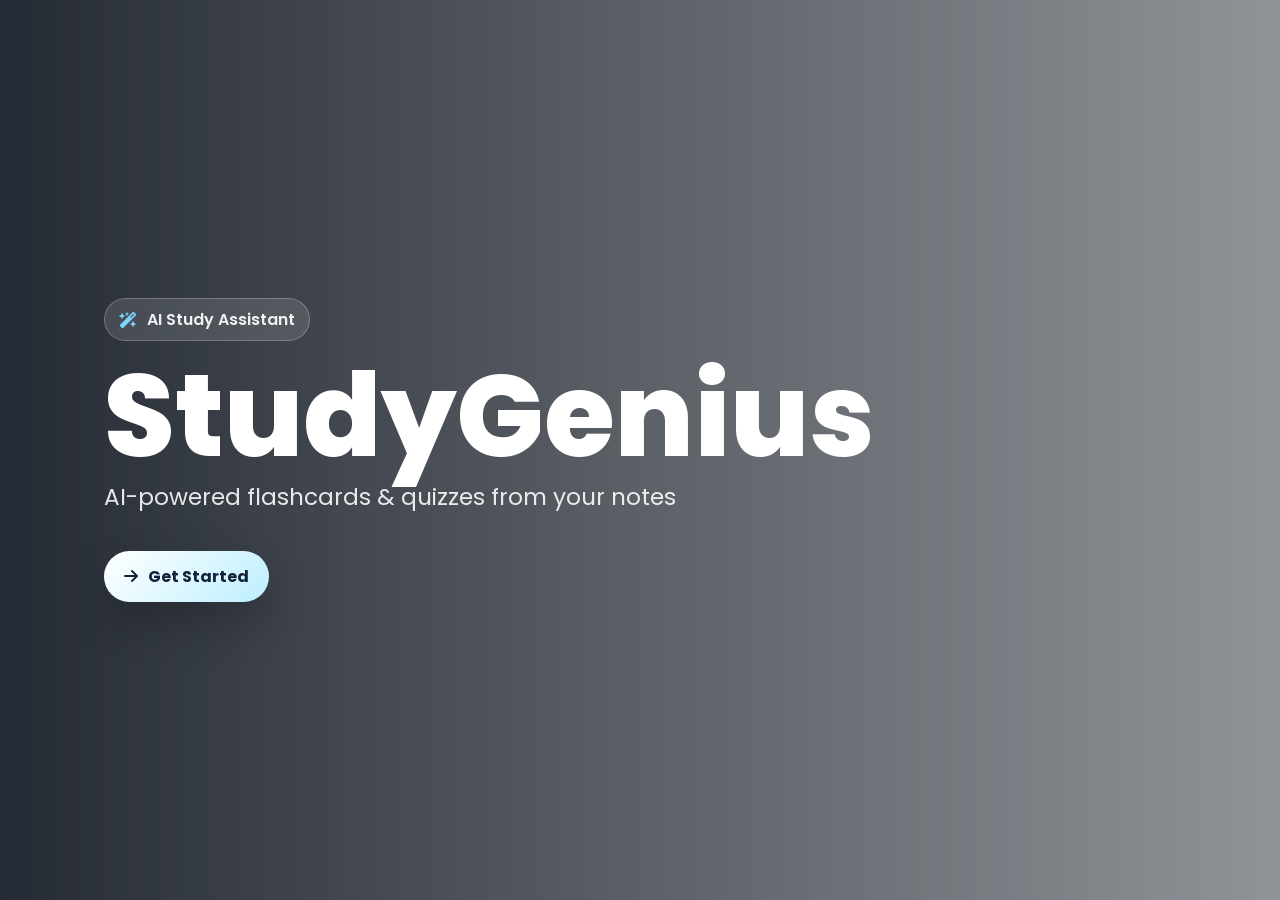
==== commit 3577db96: "Update index.html with new content and structure" ====
--- a/index.html
+++ b/index.html
@@ -3,7 +3,7 @@
 <head>
   <meta charset="UTF-8">
   <meta name="viewport" content="width=device-width, initial-scale=1.0">
-  <meta name="description" content="StudyGenius is an AI-powered study assistant for flashcards, quizzes, and summaries from your notes.">
+  <meta name="description" content="StudyGenius is an AI-powered study assistant demo for flashcards, PDF quiz generation, and active recall practice.">
   <title>StudyGenius | AI Study Assistant</title>
   <link rel="preconnect" href="https://fonts.googleapis.com">
   <link rel="preconnect" href="https://fonts.gstatic.com" crossorigin>
@@ -11,204 +11,296 @@
   <link rel="stylesheet" href="https://cdnjs.cloudflare.com/ajax/libs/font-awesome/6.5.2/css/all.min.css">
   <link rel="stylesheet" href="styles.css">
 </head>
+
 <body>
-<main class="app">
-  <!-- PAGE 1: WELCOME -->
-  <div id="page1" class="page page-welcome active" aria-hidden="false">
-    <section class="welcome-content">
-      <div class="brand-chip"><i class="fa-solid fa-wand-magic-sparkles"></i> AI Study Assistant</div>
-      <h1 class="welcome-title">StudyGenius</h1>
-      <p class="welcome-subtitle">AI-powered flashcards, quizzes & summaries from your notes</p>
-      <button id="getStartedBtn" class="btn btn-primary"><i class="fa-solid fa-arrow-right"></i> Get Started</button>
-    </section>
-  </div>
-
-  <!-- PAGE 2: LOGIN -->
-  <div id="page2" class="page auth-page" aria-hidden="true">
-    <section class="auth-shell">
-      <div class="auth-card glass-card">
-        <div class="app-logo"><i class="fa-solid fa-graduation-cap"></i> StudyGenius</div>
-        <p class="section-kicker">Demo Login</p>
-        <h2>Sign in to your study space</h2>
-        <p class="section-copy">Enter any user ID and password to continue in demo mode.</p>
-        <form id="loginForm" class="form-grid" novalidate>
-          <div class="field">
-            <label for="userIdInput">User ID / Email</label>
-            <div class="input-wrap"><i class="fa-solid fa-envelope"></i><input id="userIdInput" type="text" placeholder="name@example.com"></div>
-          </div>
-          <div class="field">
-            <label for="passwordInput">Password</label>
-            <div class="input-wrap"><i class="fa-solid fa-lock"></i><input id="passwordInput" type="password" placeholder="Enter password"></div>
-          </div>
-          <p id="loginError" class="error-message">Please enter both User ID / Email and Password.</p>
-          <button class="btn btn-accent" type="submit"><i class="fa-solid fa-right-to-bracket"></i> Login</button>
-        </form>
-        <a id="backToWelcomeLink" class="text-link" href="#page1"><i class="fa-solid fa-arrow-left"></i> Back to Welcome</a>
-      </div>
-    </section>
-  </div>
-
-  <!-- PAGE 3: DASHBOARD (redesigned with 3 action cards and carousel) -->
-  <div id="page3" class="page page-app" aria-hidden="true">
-    <div class="page-shell">
-      <header class="top-bar">
-        <button class="top-brand top-brand-button" type="button"><i class="fa-solid fa-graduation-cap"></i> StudyGenius</button>
-        <span id="dashboardUserPill" class="user-pill"><i class="fa-solid fa-user-astronaut"></i> Demo Learner</span>
-      </header>
-      <section class="dashboard-hero">
-        <div class="dashboard-copy">
-          <p class="section-kicker">Dashboard</p>
-          <h2 id="dashboardTitle" class="section-title">Welcome back, Demo Learner</h2>
-          <p class="section-copy">Upload PDF notes, generate AI quizzes and summaries, and master your topics with active recall.</p>
+  <!-- ==================== HTML CODE ==================== -->
+  <main class="app">
+    <div id="page1" class="page page-welcome active" aria-hidden="false">
+      <section class="welcome-content" aria-labelledby="welcomeTitle">
+        <div class="brand-chip">
+          <i class="fa-solid fa-wand-magic-sparkles" aria-hidden="true"></i>
+          AI Study Assistant
         </div>
-        <div class="dashboard-photo-wrap">
-          <img class="dashboard-photo" src="https://images.pexels.com/photos/4144224/pexels-photo-4144224.jpeg?auto=compress&cs=tinysrgb&w=900" alt="Student studying">
+        <h1 id="welcomeTitle" class="welcome-title">StudyGenius</h1>
+        <p class="welcome-subtitle">AI-powered flashcards &amp; quizzes from your notes</p>
+        <button id="getStartedBtn" class="btn btn-primary" type="button">
+          <i class="fa-solid fa-arrow-right" aria-hidden="true"></i>
+          Get Started
+        </button>
+      </section>
+    </div>
+
+    <div id="page2" class="page auth-page" aria-hidden="true">
+      <section class="auth-shell" aria-labelledby="loginTitle">
+        <div class="auth-card glass-card">
+          <div class="app-logo">
+            <i class="fa-solid fa-graduation-cap" aria-hidden="true"></i>
+            StudyGenius
+          </div>
+          <p class="section-kicker">Demo Login</p>
+          <h2 id="loginTitle">Sign in to your study space</h2>
+          <p class="section-copy">Enter any user ID and password to continue in demo mode.</p>
+
+          <form id="loginForm" class="form-grid" novalidate>
+            <div class="field">
+              <label for="userIdInput">User ID / Email</label>
+              <div class="input-wrap">
+                <i class="fa-solid fa-envelope" aria-hidden="true"></i>
+                <input id="userIdInput" type="text" autocomplete="username" placeholder="name@example.com">
+              </div>
+            </div>
+
+            <div class="field">
+              <label for="passwordInput">Password</label>
+              <div class="input-wrap">
+                <i class="fa-solid fa-lock" aria-hidden="true"></i>
+                <input id="passwordInput" type="password" autocomplete="current-password" placeholder="Enter password">
+              </div>
+            </div>
+
+            <p id="loginError" class="error-message" role="alert">Please enter both User ID / Email and Password.</p>
+
+            <button class="btn btn-accent" type="submit">
+              <i class="fa-solid fa-right-to-bracket" aria-hidden="true"></i>
+              Login
+            </button>
+          </form>
+
+          <a id="backToWelcomeLink" class="text-link" href="#page1">
+            <i class="fa-solid fa-arrow-left" aria-hidden="true"></i>
+            Back to Welcome
+          </a>
         </div>
       </section>
-      <section class="stats-grid">
-        <div class="stat-card"><span class="stat-icon"><i class="fa-solid fa-book-open"></i></span><div><strong>3</strong><span>notes uploaded</span></div></div>
-        <div class="stat-card"><span class="stat-icon"><i class="fa-solid fa-sparkles"></i></span><div><strong>2</strong><span>quizzes generated</span></div></div>
-        <div class="stat-card"><span class="stat-icon"><i class="fa-solid fa-trophy"></i></span><div><strong>85%</strong><span>average score</span></div></div>
-      </section>
-
-      <!-- Enhanced Carousel with smooth transitions -->
-      <section class="carousel-section" aria-label="Study Tips Carousel">
-        <div class="carousel-container">
-          <div class="carousel-slide active">
-            <i class="fa-solid fa-lightbulb"></i>
-            <p>Active recall boosts long‑term memory by 50%.</p>
-          </div>
-          <div class="carousel-slide">
-            <i class="fa-solid fa-clock"></i>
-            <p>Spaced repetition: review after 1 day, 3 days, then 1 week.</p>
-          </div>
-          <div class="carousel-slide">
-            <i class="fa-solid fa-brain"></i>
-            <p>Convert notes to flashcards for faster revision.</p>
-          </div>
-          <div class="carousel-slide">
-            <i class="fa-solid fa-chart-line"></i>
-            <p>Self‑testing with quizzes reveals weak spots instantly.</p>
-          </div>
-          <button class="carousel-prev" aria-label="Previous slide">❮</button>
-          <button class="carousel-next" aria-label="Next slide">❯</button>
-        </div>
-      </section>
-
-      <!-- Three action cards (now 3 columns) -->
-      <section class="dashboard-actions">
-        <button id="goToUploadBtn" class="dashboard-card">
-          <span class="card-icon"><i class="fa-solid fa-file-pdf"></i></span>
-          <span>
-            <span class="card-title">Upload Notes PDF</span>
-            <span class="card-text">Send a PDF to generate AI flashcards & quiz.</span>
+    </div>
+
+    <div id="page3" class="page page-app" aria-hidden="true">
+      <div class="page-shell">
+        <header class="top-bar">
+          <button class="top-brand top-brand-button" type="button" aria-label="StudyGenius dashboard">
+            <i class="fa-solid fa-graduation-cap" aria-hidden="true"></i>
+            StudyGenius
+          </button>
+          <span id="dashboardUserPill" class="user-pill">
+            <i class="fa-solid fa-user-astronaut" aria-hidden="true"></i>
+            Demo Learner
           </span>
-        </button>
-        <button id="goToQuizBtn" class="dashboard-card">
-          <span class="card-icon"><i class="fa-solid fa-brain"></i></span>
-          <span>
-            <span class="card-title">AI Flashcard Quiz</span>
-            <span class="card-text">Practice with 4 options, instant feedback & score.</span>
-          </span>
-        </button>
-        <button id="goToSummaryPageBtn" class="dashboard-card">
-          <span class="card-icon"><i class="fa-solid fa-file-lines"></i></span>
-          <span>
-            <span class="card-title">AI Summary</span>
-            <span class="card-text">View and manage your AI‑generated summaries.</span>
-          </span>
-        </button>
-      </section>
-    </div>
-  </div>
-
-  <!-- PAGE 4: UPLOAD (quiz generation) -->
-  <div id="page4" class="page page-app" aria-hidden="true">
-    <div class="page-shell">
-      <header class="top-bar">
-        <button class="top-brand top-brand-button backDashboardBtn" type="button"><i class="fa-solid fa-graduation-cap"></i> StudyGenius</button>
-        <button class="btn btn-ghost btn-small backDashboardBtn" type="button"><i class="fa-solid fa-arrow-left"></i> Back to Dashboard</button>
-      </header>
-      <section>
-        <p class="section-kicker">AI Quiz Builder</p>
-        <h2 class="section-title">Upload Your Notes (PDF)</h2>
-        <p class="section-copy">Select a PDF file – our AI will generate a custom quiz with flashcards.</p>
-        <div class="upload-card">
-          <div class="upload-zone">
-            <i class="fa-solid fa-cloud-arrow-up"></i>
-            <label class="file-control" for="pdfInput"><i class="fa-solid fa-folder-open"></i> Choose PDF<input id="pdfInput" type="file" accept=".pdf,application/pdf"></label>
-            <p id="selectedFileName" class="file-name">No PDF selected yet.</p>
-          </div>
-          <div class="button-row">
-            <button id="generateQuizBtn" class="btn btn-accent" type="button"><i class="fa-solid fa-wand-magic-sparkles"></i> Generate AI Flashcards & Quiz</button>
-            <button class="btn btn-ghost backDashboardBtn" type="button"><i class="fa-solid fa-table-columns"></i> Back to Dashboard</button>
-          </div>
-          <div id="generationLoader" class="loader-row"><span class="spinner"></span> Building your AI flashcards...</div>
-          <p id="generationSuccess" class="success-message">✅ AI generated quiz from your notes!</p>
-        </div>
-      </section>
-    </div>
-  </div>
-
-  <!-- PAGE 5: QUIZ (existing quiz page) -->
-  <div id="page5" class="page page-app" aria-hidden="true">
-    <div class="page-shell">
-      <header class="top-bar">
-        <button class="top-brand top-brand-button backDashboardBtn" type="button"><i class="fa-solid fa-graduation-cap"></i> StudyGenius</button>
-        <button class="btn btn-ghost btn-small backDashboardBtn" type="button"><i class="fa-solid fa-arrow-left"></i> Back to Dashboard</button>
-      </header>
-      <section>
-        <p class="section-kicker">Practice Mode</p>
-        <h2 class="section-title">AI Flashcard Quiz | 4 Options</h2>
-        <p id="quizGeneratedNotice" class="quiz-notice">✅ AI generated quiz from your notes!</p>
-        <div class="quiz-layout">
-          <article class="quiz-card">
-            <div class="quiz-head"><div><span id="questionCounter" class="meta-pill"><i class="fa-solid fa-list-ol"></i> Question 1 of 3</span><div class="quiz-meta"><span id="scoreDisplay" class="meta-pill"><i class="fa-solid fa-star"></i> Score: 0 / 3</span><span id="quizSource" class="meta-pill"><i class="fa-solid fa-layer-group"></i> Default study skills</span></div></div></div>
-            <div class="progress-track"><div id="progressFill" class="progress-fill"></div></div>
-            <div id="quizContent"><h3 id="questionText" class="question-text">Question text loads here.</h3><div id="optionsContainer" class="options-grid"></div><div class="quiz-controls"><button id="nextQuestionBtn" class="btn btn-accent" disabled><i class="fa-solid fa-forward"></i> Next Question</button><button id="restartQuizBtn" class="btn btn-ghost"><i class="fa-solid fa-rotate-right"></i> Restart Quiz</button><button class="btn btn-ghost backDashboardBtn"><i class="fa-solid fa-table-columns"></i> Back to Dashboard</button></div></div>
-            <div id="resultPanel" class="result-panel"><div class="result-icon"><i class="fa-solid fa-medal"></i></div><h3 id="finalScoreTitle">Final Score</h3><p id="finalScoreMessage">Your result appears here.</p><div class="quiz-controls"><button id="playAgainBtn" class="btn btn-accent"><i class="fa-solid fa-play"></i> Play Again</button><button id="focusFlashcardsBtn" class="btn btn-coral"><i class="fa-solid fa-note-sticky"></i> Make AI Flashcards from Notes</button><button class="btn btn-ghost backDashboardBtn"><i class="fa-solid fa-table-columns"></i> Back to Dashboard</button></div></div>
-          </article>
-          <aside id="notesFlashcardTool" class="notes-card"><h3><i class="fa-solid fa-note-sticky"></i> Notes to Flashcards</h3><p class="section-copy">Paste short notes and create quick AI-style flashcards in the browser.</p><textarea id="notesInput" placeholder="Example: Active recall means testing yourself before checking notes. Spaced repetition improves memory by reviewing at growing intervals."></textarea><div class="button-row"><button id="makeFlashcardsBtn" class="btn btn-coral"><i class="fa-solid fa-wand-sparkles"></i> Make AI Flashcards</button></div><p id="flashcardMessage" class="flash-message"></p><div id="flashcardOutput" class="flashcard-output"></div></aside>
-        </div>
-      </section>
-    </div>
-  </div>
-
-  <!-- NEW PAGE 6: DEDICATED SUMMARY PAGE -->
-  <div id="page6" class="page page-app" aria-hidden="true">
-    <div class="page-shell">
-      <header class="top-bar">
-        <button class="top-brand top-brand-button backDashboardBtn" type="button"><i class="fa-solid fa-graduation-cap"></i> StudyGenius</button>
-        <button class="btn btn-ghost btn-small backDashboardBtn" type="button"><i class="fa-solid fa-arrow-left"></i> Back to Dashboard</button>
-      </header>
-      <section class="summary-page">
-        <p class="section-kicker">AI Summary Studio</p>
-        <h2 class="section-title">📄 Generate a Smart Summary</h2>
-        <p class="section-copy">Upload a PDF and let our AI extract the most important points. Your summaries are saved and displayed here.</p>
-        <div class="upload-card summary-upload">
-          <div class="upload-zone">
-            <i class="fa-solid fa-cloud-arrow-up"></i>
-            <label class="file-control" for="summaryPdfInput"><i class="fa-solid fa-folder-open"></i> Choose PDF for Summary<input id="summaryPdfInput" type="file" accept=".pdf,application/pdf"></label>
-            <p id="summaryFileName" class="file-name">No PDF selected.</p>
-          </div>
-          <div class="button-row">
-            <button id="generateSummaryPageBtn" class="btn btn-coral" type="button"><i class="fa-solid fa-file-lines"></i> Generate AI Summary</button>
-          </div>
-          <div id="summaryPageLoader" class="loader-row"><span class="spinner"></span> Analysing your document...</div>
-          <div id="summaryResultCard" class="summary-card" style="display: none;">
-            <h4><i class="fa-solid fa-pen-nib"></i> AI Summary</h4>
-            <p id="summaryPageText"></p>
-            <button id="copySummaryBtn" class="btn btn-ghost btn-small" style="margin-top: 12px;"><i class="fa-regular fa-copy"></i> Copy to Clipboard</button>
-          </div>
-        </div>
-        <div class="summary-history" id="summaryHistory">
-          <h3><i class="fa-solid fa-clock-rotate-left"></i> Recent Summaries</h3>
-          <div id="historyList"></div>
-        </div>
-      </section>
-    </div>
-  </div>
-</main>
-<script src="script.js"></script>
+        </header>
+
+        <section class="dashboard-hero" aria-labelledby="dashboardTitle">
+          <div class="dashboard-copy">
+            <p class="section-kicker">Dashboard</p>
+            <h2 id="dashboardTitle" class="section-title">Welcome back, Demo Learner</h2>
+            <p class="section-copy">Upload notes, generate flashcards, and practice with a fast four-option quiz built for active recall.</p>
+          </div>
+          <div class="dashboard-photo-wrap" aria-hidden="true">
+            <img class="dashboard-photo" src="https://images.pexels.com/photos/4144224/pexels-photo-4144224.jpeg?auto=compress&cs=tinysrgb&w=900" alt="">
+          </div>
+        </section>
+
+        <section class="stats-grid" aria-label="Study statistics">
+          <div class="stat-card">
+            <span class="stat-icon"><i class="fa-solid fa-book-open" aria-hidden="true"></i></span>
+            <div>
+              <strong>3</strong>
+              <span>notes uploaded</span>
+            </div>
+          </div>
+          <div class="stat-card">
+            <span class="stat-icon"><i class="fa-solid fa-sparkles" aria-hidden="true"></i></span>
+            <div>
+              <strong>2</strong>
+              <span>quizzes generated</span>
+            </div>
+          </div>
+          <div class="stat-card">
+            <span class="stat-icon"><i class="fa-solid fa-trophy" aria-hidden="true"></i></span>
+            <div>
+              <strong>85%</strong>
+              <span>average score</span>
+            </div>
+          </div>
+        </section>
+
+        <section class="dashboard-actions" aria-label="Dashboard actions">
+          <button id="goToUploadBtn" class="dashboard-card" type="button">
+            <span class="card-icon"><i class="fa-solid fa-file-pdf" aria-hidden="true"></i></span>
+            <span>
+              <span class="card-title">Upload Notes PDF</span>
+              <span class="card-text">Send a PDF into the demo AI generator and jump straight into a fresh quiz.</span>
+            </span>
+          </button>
+
+          <button id="goToQuizBtn" class="dashboard-card" type="button">
+            <span class="card-icon"><i class="fa-solid fa-brain" aria-hidden="true"></i></span>
+            <span>
+              <span class="card-title">AI Flashcard Quiz</span>
+              <span class="card-text">Practice with four choices, instant feedback, and a final score summary.</span>
+            </span>
+          </button>
+        </section>
+      </div>
+    </div>
+
+    <div id="page4" class="page page-app" aria-hidden="true">
+      <div class="page-shell">
+        <header class="top-bar">
+          <button class="top-brand top-brand-button backDashboardBtn" type="button" aria-label="StudyGenius dashboard">
+            <i class="fa-solid fa-graduation-cap" aria-hidden="true"></i>
+            StudyGenius
+          </button>
+          <button class="btn btn-ghost btn-small backDashboardBtn" type="button">
+            <i class="fa-solid fa-arrow-left" aria-hidden="true"></i>
+            Back to Dashboard
+          </button>
+        </header>
+
+        <section aria-labelledby="uploadTitle">
+          <p class="section-kicker">AI Quiz Builder</p>
+          <h2 id="uploadTitle" class="section-title">Upload Your Notes (PDF)</h2>
+          <p class="section-copy">The PDF is not parsed in this demo; StudyGenius simulates AI output with a fresh quiz dataset.</p>
+
+          <div class="upload-card">
+            <div class="upload-zone">
+              <i class="fa-solid fa-cloud-arrow-up" aria-hidden="true"></i>
+              <label class="file-control" for="pdfInput">
+                <i class="fa-solid fa-folder-open" aria-hidden="true"></i>
+                Choose PDF
+                <input id="pdfInput" type="file" accept=".pdf,application/pdf">
+              </label>
+              <p id="selectedFileName" class="file-name">No PDF selected yet.</p>
+            </div>
+
+            <div class="button-row">
+              <button id="generateQuizBtn" class="btn btn-accent" type="button">
+                <i class="fa-solid fa-wand-magic-sparkles" aria-hidden="true"></i>
+                Generate AI Flashcards &amp; Quiz
+              </button>
+              <button class="btn btn-ghost backDashboardBtn" type="button">
+                <i class="fa-solid fa-table-columns" aria-hidden="true"></i>
+                Back to Dashboard
+              </button>
+            </div>
+
+            <div id="generationLoader" class="loader-row" role="status" aria-live="polite">
+              <span class="spinner" aria-hidden="true"></span>
+              Building your AI flashcards...
+            </div>
+
+            <p id="generationSuccess" class="success-message" role="status">✅ AI generated quiz from your notes!</p>
+          </div>
+        </section>
+      </div>
+    </div>
+
+    <div id="page5" class="page page-app" aria-hidden="true">
+      <div class="page-shell">
+        <header class="top-bar">
+          <button class="top-brand top-brand-button backDashboardBtn" type="button" aria-label="StudyGenius dashboard">
+            <i class="fa-solid fa-graduation-cap" aria-hidden="true"></i>
+            StudyGenius
+          </button>
+          <button class="btn btn-ghost btn-small backDashboardBtn" type="button">
+            <i class="fa-solid fa-arrow-left" aria-hidden="true"></i>
+            Back to Dashboard
+          </button>
+        </header>
+
+        <section aria-labelledby="quizTitle">
+          <p class="section-kicker">Practice Mode</p>
+          <h2 id="quizTitle" class="section-title">AI Flashcard Quiz | 4 Options</h2>
+          <p id="quizGeneratedNotice" class="quiz-notice" role="status">✅ AI generated quiz from your notes!</p>
+
+          <div class="quiz-layout">
+            <article class="quiz-card" aria-live="polite">
+              <div class="quiz-head">
+                <div>
+                  <span id="questionCounter" class="meta-pill">
+                    <i class="fa-solid fa-list-ol" aria-hidden="true"></i>
+                    Question 1 of 3
+                  </span>
+                  <div class="quiz-meta">
+                    <span id="scoreDisplay" class="meta-pill">
+                      <i class="fa-solid fa-star" aria-hidden="true"></i>
+                      Score: 0 / 3
+                    </span>
+                    <span id="quizSource" class="meta-pill">
+                      <i class="fa-solid fa-layer-group" aria-hidden="true"></i>
+                      Default study skills
+                    </span>
+                  </div>
+                </div>
+              </div>
+
+              <div class="progress-track" aria-hidden="true">
+                <div id="progressFill" class="progress-fill"></div>
+              </div>
+
+              <div id="quizContent">
+                <h3 id="questionText" class="question-text">Question text loads here.</h3>
+                <div id="optionsContainer" class="options-grid"></div>
+
+                <div class="quiz-controls">
+                  <button id="nextQuestionBtn" class="btn btn-accent" type="button" disabled>
+                    <i class="fa-solid fa-forward" aria-hidden="true"></i>
+                    Next Question
+                  </button>
+                  <button id="restartQuizBtn" class="btn btn-ghost" type="button">
+                    <i class="fa-solid fa-rotate-right" aria-hidden="true"></i>
+                    Restart Quiz
+                  </button>
+                  <button class="btn btn-ghost backDashboardBtn" type="button">
+                    <i class="fa-solid fa-table-columns" aria-hidden="true"></i>
+                    Back to Dashboard
+                  </button>
+                </div>
+              </div>
+
+              <div id="resultPanel" class="result-panel">
+                <div class="result-icon">
+                  <i class="fa-solid fa-medal" aria-hidden="true"></i>
+                </div>
+                <h3 id="finalScoreTitle">Final Score</h3>
+                <p id="finalScoreMessage">Your result appears here.</p>
+                <div class="quiz-controls">
+                  <button id="playAgainBtn" class="btn btn-accent" type="button">
+                    <i class="fa-solid fa-play" aria-hidden="true"></i>
+                    Play Again
+                  </button>
+                  <button id="focusFlashcardsBtn" class="btn btn-coral" type="button">
+                    <i class="fa-solid fa-note-sticky" aria-hidden="true"></i>
+                    Make AI Flashcards from Notes
+                  </button>
+                  <button class="btn btn-ghost backDashboardBtn" type="button">
+                    <i class="fa-solid fa-table-columns" aria-hidden="true"></i>
+                    Back to Dashboard
+                  </button>
+                </div>
+              </div>
+            </article>
+
+            <aside id="notesFlashcardTool" class="notes-card" aria-labelledby="notesToolTitle">
+              <h3 id="notesToolTitle">
+                <i class="fa-solid fa-note-sticky" aria-hidden="true"></i>
+                Notes to Flashcards
+              </h3>
+              <p class="section-copy">Paste short notes and create quick AI-style flashcards in the browser.</p>
+              <textarea id="notesInput" placeholder="Example: Active recall means testing yourself before checking notes. Spaced repetition improves memory by reviewing at growing intervals."></textarea>
+              <div class="button-row">
+                <button id="makeFlashcardsBtn" class="btn btn-coral" type="button">
+                  <i class="fa-solid fa-wand-sparkles" aria-hidden="true"></i>
+                  Make AI Flashcards
+                </button>
+              </div>
+              <p id="flashcardMessage" class="flash-message" role="status"></p>
+              <div id="flashcardOutput" class="flashcard-output" aria-live="polite"></div>
+            </aside>
+          </div>
+        </section>
+      </div>
+    </div>
+  </main>
+
+  <script src="script.js"></script>
 </body>
 </html>
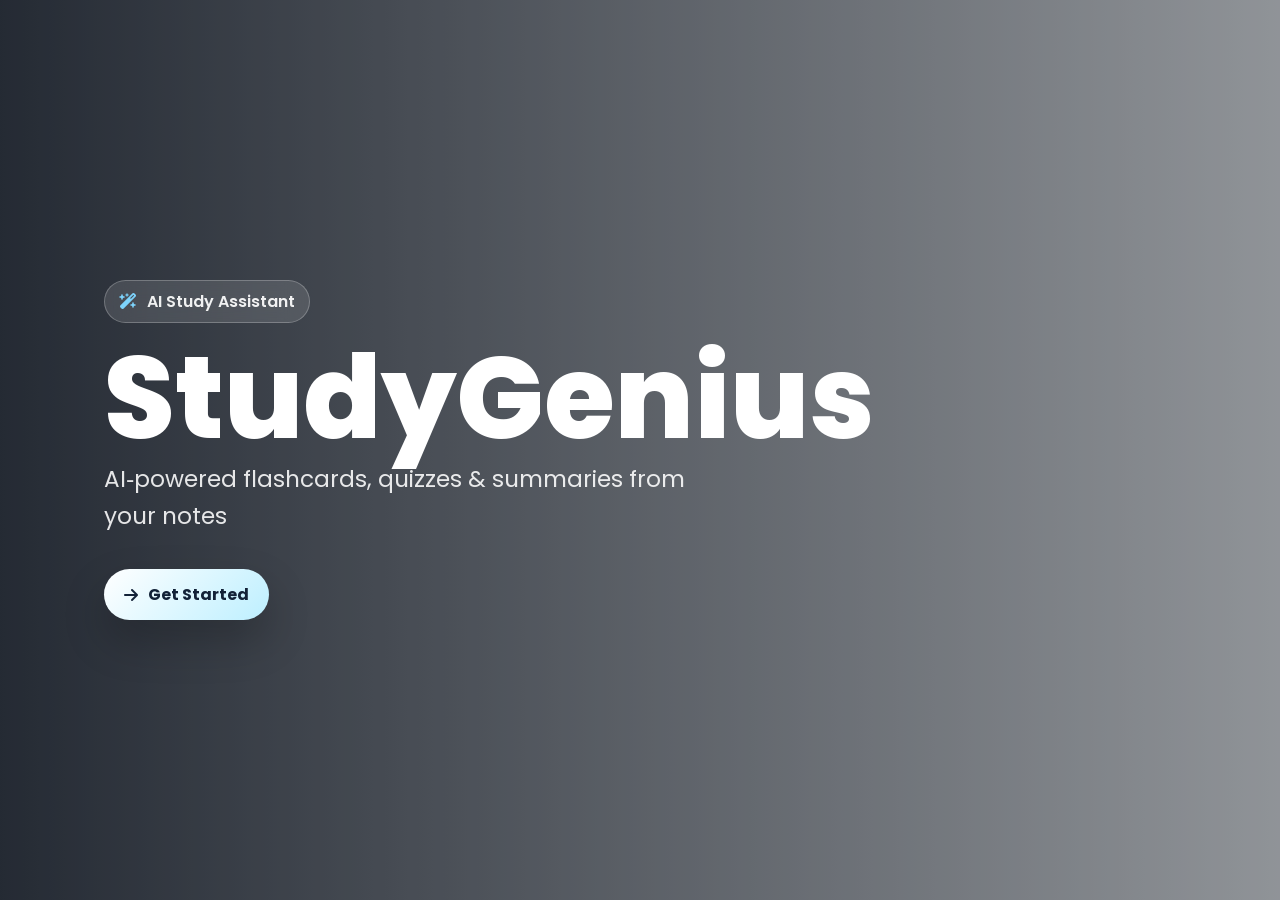
==== commit e9b4ed53: "Update index.html" ====
--- a/index.html
+++ b/index.html
@@ -3,7 +3,7 @@
 <head>
   <meta charset="UTF-8">
   <meta name="viewport" content="width=device-width, initial-scale=1.0">
-  <meta name="description" content="StudyGenius is an AI-powered study assistant demo for flashcards, PDF quiz generation, and active recall practice.">
+  <meta name="description" content="StudyGenius – AI‑powered study assistant: 20‑question quizzes, flashcards, summaries from PDF notes.">
   <title>StudyGenius | AI Study Assistant</title>
   <link rel="preconnect" href="https://fonts.googleapis.com">
   <link rel="preconnect" href="https://fonts.gstatic.com" crossorigin>
@@ -11,296 +11,196 @@
   <link rel="stylesheet" href="https://cdnjs.cloudflare.com/ajax/libs/font-awesome/6.5.2/css/all.min.css">
   <link rel="stylesheet" href="styles.css">
 </head>
-
 <body>
-  <!-- ==================== HTML CODE ==================== -->
-  <main class="app">
-    <div id="page1" class="page page-welcome active" aria-hidden="false">
-      <section class="welcome-content" aria-labelledby="welcomeTitle">
-        <div class="brand-chip">
-          <i class="fa-solid fa-wand-magic-sparkles" aria-hidden="true"></i>
-          AI Study Assistant
-        </div>
-        <h1 id="welcomeTitle" class="welcome-title">StudyGenius</h1>
-        <p class="welcome-subtitle">AI-powered flashcards &amp; quizzes from your notes</p>
-        <button id="getStartedBtn" class="btn btn-primary" type="button">
-          <i class="fa-solid fa-arrow-right" aria-hidden="true"></i>
-          Get Started
+<main class="app">
+  <!-- PAGE 1: WELCOME -->
+  <div id="page1" class="page page-welcome active" aria-hidden="false">
+    <section class="welcome-content">
+      <div class="brand-chip"><i class="fa-solid fa-wand-magic-sparkles"></i> AI Study Assistant</div>
+      <h1 class="welcome-title">StudyGenius</h1>
+      <p class="welcome-subtitle">AI‑powered flashcards, quizzes & summaries from your notes</p>
+      <button id="getStartedBtn" class="btn btn-primary"><i class="fa-solid fa-arrow-right"></i> Get Started</button>
+    </section>
+  </div>
+
+  <!-- PAGE 2: LOGIN -->
+  <div id="page2" class="page auth-page" aria-hidden="true">
+    <section class="auth-shell">
+      <div class="auth-card glass-card">
+        <div class="app-logo"><i class="fa-solid fa-graduation-cap"></i> StudyGenius</div>
+        <p class="section-kicker">Student Login</p>
+        <h2>Sign in to your study space</h2>
+        <p class="section-copy">Use any of the 5 demo accounts below.</p>
+        <form id="loginForm" class="form-grid" novalidate>
+          <div class="field">
+            <label for="userIdInput">Email / Student ID</label>
+            <div class="input-wrap"><i class="fa-solid fa-envelope"></i><input id="userIdInput" type="text" placeholder="student1@study.com"></div>
+          </div>
+          <div class="field">
+            <label for="passwordInput">Password</label>
+            <div class="input-wrap"><i class="fa-solid fa-lock"></i><input id="passwordInput" type="password" placeholder="Enter password"></div>
+          </div>
+          <p id="loginError" class="error-message">Invalid email or password. Use one of the demo accounts below.</p>
+          <button class="btn btn-accent" type="submit"><i class="fa-solid fa-right-to-bracket"></i> Login</button>
+        </form>
+        <div class="demo-accounts">
+          <p><strong>📚 Demo Students:</strong></p>
+          <ul>
+            <li>student1@study.com / pass123</li>
+            <li>student2@study.com / pass123</li>
+            <li>student3@study.com / pass123</li>
+            <li>student4@study.com / pass123</li>
+            <li>student5@study.com / pass123</li>
+          </ul>
+        </div>
+        <a id="backToWelcomeLink" class="text-link" href="#page1"><i class="fa-solid fa-arrow-left"></i> Back to Welcome</a>
+      </div>
+    </section>
+  </div>
+
+  <!-- PAGE 3: DASHBOARD (with logout) -->
+  <div id="page3" class="page page-app" aria-hidden="true">
+    <div class="page-shell">
+      <header class="top-bar">
+        <button class="top-brand top-brand-button" type="button"><i class="fa-solid fa-graduation-cap"></i> StudyGenius</button>
+        <div class="header-right">
+          <span id="dashboardUserPill" class="user-pill"><i class="fa-solid fa-user-astronaut"></i> Demo Learner</span>
+          <button id="logoutBtn" class="btn btn-ghost btn-small"><i class="fa-solid fa-sign-out-alt"></i> Logout</button>
+        </div>
+      </header>
+      <section class="dashboard-hero">
+        <div class="dashboard-copy">
+          <p class="section-kicker">Dashboard</p>
+          <h2 id="dashboardTitle" class="section-title">Welcome back, Demo Learner</h2>
+          <p class="section-copy">Upload PDF notes, generate AI quizzes (20 questions), and get smart summaries.</p>
+        </div>
+        <div class="dashboard-photo-wrap">
+          <img class="dashboard-photo" src="https://images.pexels.com/photos/5212345/pexels-photo-5212345.jpeg?auto=compress&cs=tinysrgb&w=900" alt="Colorful study setup">
+        </div>
+      </section>
+      <section class="stats-grid">
+        <div class="stat-card"><span class="stat-icon" style="background: linear-gradient(135deg, #f093fb, #f5576c);"><i class="fa-solid fa-book-open"></i></span><div><strong>3</strong><span>notes uploaded</span></div></div>
+        <div class="stat-card"><span class="stat-icon" style="background: linear-gradient(135deg, #4facfe, #00f2fe);"><i class="fa-solid fa-sparkles"></i></span><div><strong>2</strong><span>quizzes generated</span></div></div>
+        <div class="stat-card"><span class="stat-icon" style="background: linear-gradient(135deg, #fa709a, #fee140);"><i class="fa-solid fa-trophy"></i></span><div><strong>85%</strong><span>average score</span></div></div>
+      </section>
+
+      <!-- Carousel -->
+      <section class="carousel-section" aria-label="Study Tips Carousel">
+        <div class="carousel-container">
+          <div class="carousel-slide active" style="background: #ffe8df;"><i class="fa-solid fa-lightbulb" style="color: #f97316;"></i><p>Active recall boosts long‑term memory by 50%.</p></div>
+          <div class="carousel-slide" style="background: #e0f7fa;"><i class="fa-solid fa-clock" style="color: #0f766e;"></i><p>Spaced repetition: review after 1 day, 3 days, then 1 week.</p></div>
+          <div class="carousel-slide" style="background: #e8f0fe;"><i class="fa-solid fa-brain" style="color: #2563eb;"></i><p>Convert notes to flashcards for faster revision.</p></div>
+          <div class="carousel-slide" style="background: #f3e8ff;"><i class="fa-solid fa-chart-line" style="color: #7c3aed;"></i><p>Self‑testing with quizzes reveals weak spots instantly.</p></div>
+          <button class="carousel-prev" aria-label="Previous slide">❮</button>
+          <button class="carousel-next" aria-label="Next slide">❯</button>
+        </div>
+      </section>
+
+      <!-- Action cards -->
+      <section class="dashboard-actions">
+        <button id="goToUploadBtn" class="dashboard-card" style="border-top: 5px solid #f97316;">
+          <span class="card-icon" style="background: linear-gradient(135deg, #f97316, #f59e0b);"><i class="fa-solid fa-file-pdf"></i></span>
+          <span><span class="card-title">Upload Notes PDF</span><span class="card-text">Send a PDF to generate AI flashcards & 20‑question quiz.</span></span>
         </button>
-      </section>
-    </div>
-
-    <div id="page2" class="page auth-page" aria-hidden="true">
-      <section class="auth-shell" aria-labelledby="loginTitle">
-        <div class="auth-card glass-card">
-          <div class="app-logo">
-            <i class="fa-solid fa-graduation-cap" aria-hidden="true"></i>
-            StudyGenius
-          </div>
-          <p class="section-kicker">Demo Login</p>
-          <h2 id="loginTitle">Sign in to your study space</h2>
-          <p class="section-copy">Enter any user ID and password to continue in demo mode.</p>
-
-          <form id="loginForm" class="form-grid" novalidate>
-            <div class="field">
-              <label for="userIdInput">User ID / Email</label>
-              <div class="input-wrap">
-                <i class="fa-solid fa-envelope" aria-hidden="true"></i>
-                <input id="userIdInput" type="text" autocomplete="username" placeholder="name@example.com">
-              </div>
-            </div>
-
-            <div class="field">
-              <label for="passwordInput">Password</label>
-              <div class="input-wrap">
-                <i class="fa-solid fa-lock" aria-hidden="true"></i>
-                <input id="passwordInput" type="password" autocomplete="current-password" placeholder="Enter password">
-              </div>
-            </div>
-
-            <p id="loginError" class="error-message" role="alert">Please enter both User ID / Email and Password.</p>
-
-            <button class="btn btn-accent" type="submit">
-              <i class="fa-solid fa-right-to-bracket" aria-hidden="true"></i>
-              Login
-            </button>
-          </form>
-
-          <a id="backToWelcomeLink" class="text-link" href="#page1">
-            <i class="fa-solid fa-arrow-left" aria-hidden="true"></i>
-            Back to Welcome
-          </a>
-        </div>
-      </section>
-    </div>
-
-    <div id="page3" class="page page-app" aria-hidden="true">
-      <div class="page-shell">
-        <header class="top-bar">
-          <button class="top-brand top-brand-button" type="button" aria-label="StudyGenius dashboard">
-            <i class="fa-solid fa-graduation-cap" aria-hidden="true"></i>
-            StudyGenius
-          </button>
-          <span id="dashboardUserPill" class="user-pill">
-            <i class="fa-solid fa-user-astronaut" aria-hidden="true"></i>
-            Demo Learner
-          </span>
-        </header>
-
-        <section class="dashboard-hero" aria-labelledby="dashboardTitle">
-          <div class="dashboard-copy">
-            <p class="section-kicker">Dashboard</p>
-            <h2 id="dashboardTitle" class="section-title">Welcome back, Demo Learner</h2>
-            <p class="section-copy">Upload notes, generate flashcards, and practice with a fast four-option quiz built for active recall.</p>
-          </div>
-          <div class="dashboard-photo-wrap" aria-hidden="true">
-            <img class="dashboard-photo" src="https://images.pexels.com/photos/4144224/pexels-photo-4144224.jpeg?auto=compress&cs=tinysrgb&w=900" alt="">
-          </div>
-        </section>
-
-        <section class="stats-grid" aria-label="Study statistics">
-          <div class="stat-card">
-            <span class="stat-icon"><i class="fa-solid fa-book-open" aria-hidden="true"></i></span>
-            <div>
-              <strong>3</strong>
-              <span>notes uploaded</span>
-            </div>
-          </div>
-          <div class="stat-card">
-            <span class="stat-icon"><i class="fa-solid fa-sparkles" aria-hidden="true"></i></span>
-            <div>
-              <strong>2</strong>
-              <span>quizzes generated</span>
-            </div>
-          </div>
-          <div class="stat-card">
-            <span class="stat-icon"><i class="fa-solid fa-trophy" aria-hidden="true"></i></span>
-            <div>
-              <strong>85%</strong>
-              <span>average score</span>
-            </div>
-          </div>
-        </section>
-
-        <section class="dashboard-actions" aria-label="Dashboard actions">
-          <button id="goToUploadBtn" class="dashboard-card" type="button">
-            <span class="card-icon"><i class="fa-solid fa-file-pdf" aria-hidden="true"></i></span>
-            <span>
-              <span class="card-title">Upload Notes PDF</span>
-              <span class="card-text">Send a PDF into the demo AI generator and jump straight into a fresh quiz.</span>
-            </span>
-          </button>
-
-          <button id="goToQuizBtn" class="dashboard-card" type="button">
-            <span class="card-icon"><i class="fa-solid fa-brain" aria-hidden="true"></i></span>
-            <span>
-              <span class="card-title">AI Flashcard Quiz</span>
-              <span class="card-text">Practice with four choices, instant feedback, and a final score summary.</span>
-            </span>
-          </button>
-        </section>
-      </div>
-    </div>
-
-    <div id="page4" class="page page-app" aria-hidden="true">
-      <div class="page-shell">
-        <header class="top-bar">
-          <button class="top-brand top-brand-button backDashboardBtn" type="button" aria-label="StudyGenius dashboard">
-            <i class="fa-solid fa-graduation-cap" aria-hidden="true"></i>
-            StudyGenius
-          </button>
-          <button class="btn btn-ghost btn-small backDashboardBtn" type="button">
-            <i class="fa-solid fa-arrow-left" aria-hidden="true"></i>
-            Back to Dashboard
-          </button>
-        </header>
-
-        <section aria-labelledby="uploadTitle">
-          <p class="section-kicker">AI Quiz Builder</p>
-          <h2 id="uploadTitle" class="section-title">Upload Your Notes (PDF)</h2>
-          <p class="section-copy">The PDF is not parsed in this demo; StudyGenius simulates AI output with a fresh quiz dataset.</p>
-
-          <div class="upload-card">
-            <div class="upload-zone">
-              <i class="fa-solid fa-cloud-arrow-up" aria-hidden="true"></i>
-              <label class="file-control" for="pdfInput">
-                <i class="fa-solid fa-folder-open" aria-hidden="true"></i>
-                Choose PDF
-                <input id="pdfInput" type="file" accept=".pdf,application/pdf">
-              </label>
-              <p id="selectedFileName" class="file-name">No PDF selected yet.</p>
-            </div>
-
-            <div class="button-row">
-              <button id="generateQuizBtn" class="btn btn-accent" type="button">
-                <i class="fa-solid fa-wand-magic-sparkles" aria-hidden="true"></i>
-                Generate AI Flashcards &amp; Quiz
-              </button>
-              <button class="btn btn-ghost backDashboardBtn" type="button">
-                <i class="fa-solid fa-table-columns" aria-hidden="true"></i>
-                Back to Dashboard
-              </button>
-            </div>
-
-            <div id="generationLoader" class="loader-row" role="status" aria-live="polite">
-              <span class="spinner" aria-hidden="true"></span>
-              Building your AI flashcards...
-            </div>
-
-            <p id="generationSuccess" class="success-message" role="status">✅ AI generated quiz from your notes!</p>
-          </div>
-        </section>
-      </div>
-    </div>
-
-    <div id="page5" class="page page-app" aria-hidden="true">
-      <div class="page-shell">
-        <header class="top-bar">
-          <button class="top-brand top-brand-button backDashboardBtn" type="button" aria-label="StudyGenius dashboard">
-            <i class="fa-solid fa-graduation-cap" aria-hidden="true"></i>
-            StudyGenius
-          </button>
-          <button class="btn btn-ghost btn-small backDashboardBtn" type="button">
-            <i class="fa-solid fa-arrow-left" aria-hidden="true"></i>
-            Back to Dashboard
-          </button>
-        </header>
-
-        <section aria-labelledby="quizTitle">
-          <p class="section-kicker">Practice Mode</p>
-          <h2 id="quizTitle" class="section-title">AI Flashcard Quiz | 4 Options</h2>
-          <p id="quizGeneratedNotice" class="quiz-notice" role="status">✅ AI generated quiz from your notes!</p>
-
-          <div class="quiz-layout">
-            <article class="quiz-card" aria-live="polite">
-              <div class="quiz-head">
-                <div>
-                  <span id="questionCounter" class="meta-pill">
-                    <i class="fa-solid fa-list-ol" aria-hidden="true"></i>
-                    Question 1 of 3
-                  </span>
-                  <div class="quiz-meta">
-                    <span id="scoreDisplay" class="meta-pill">
-                      <i class="fa-solid fa-star" aria-hidden="true"></i>
-                      Score: 0 / 3
-                    </span>
-                    <span id="quizSource" class="meta-pill">
-                      <i class="fa-solid fa-layer-group" aria-hidden="true"></i>
-                      Default study skills
-                    </span>
-                  </div>
-                </div>
-              </div>
-
-              <div class="progress-track" aria-hidden="true">
-                <div id="progressFill" class="progress-fill"></div>
-              </div>
-
-              <div id="quizContent">
-                <h3 id="questionText" class="question-text">Question text loads here.</h3>
-                <div id="optionsContainer" class="options-grid"></div>
-
-                <div class="quiz-controls">
-                  <button id="nextQuestionBtn" class="btn btn-accent" type="button" disabled>
-                    <i class="fa-solid fa-forward" aria-hidden="true"></i>
-                    Next Question
-                  </button>
-                  <button id="restartQuizBtn" class="btn btn-ghost" type="button">
-                    <i class="fa-solid fa-rotate-right" aria-hidden="true"></i>
-                    Restart Quiz
-                  </button>
-                  <button class="btn btn-ghost backDashboardBtn" type="button">
-                    <i class="fa-solid fa-table-columns" aria-hidden="true"></i>
-                    Back to Dashboard
-                  </button>
-                </div>
-              </div>
-
-              <div id="resultPanel" class="result-panel">
-                <div class="result-icon">
-                  <i class="fa-solid fa-medal" aria-hidden="true"></i>
-                </div>
-                <h3 id="finalScoreTitle">Final Score</h3>
-                <p id="finalScoreMessage">Your result appears here.</p>
-                <div class="quiz-controls">
-                  <button id="playAgainBtn" class="btn btn-accent" type="button">
-                    <i class="fa-solid fa-play" aria-hidden="true"></i>
-                    Play Again
-                  </button>
-                  <button id="focusFlashcardsBtn" class="btn btn-coral" type="button">
-                    <i class="fa-solid fa-note-sticky" aria-hidden="true"></i>
-                    Make AI Flashcards from Notes
-                  </button>
-                  <button class="btn btn-ghost backDashboardBtn" type="button">
-                    <i class="fa-solid fa-table-columns" aria-hidden="true"></i>
-                    Back to Dashboard
-                  </button>
-                </div>
-              </div>
-            </article>
-
-            <aside id="notesFlashcardTool" class="notes-card" aria-labelledby="notesToolTitle">
-              <h3 id="notesToolTitle">
-                <i class="fa-solid fa-note-sticky" aria-hidden="true"></i>
-                Notes to Flashcards
-              </h3>
-              <p class="section-copy">Paste short notes and create quick AI-style flashcards in the browser.</p>
-              <textarea id="notesInput" placeholder="Example: Active recall means testing yourself before checking notes. Spaced repetition improves memory by reviewing at growing intervals."></textarea>
-              <div class="button-row">
-                <button id="makeFlashcardsBtn" class="btn btn-coral" type="button">
-                  <i class="fa-solid fa-wand-sparkles" aria-hidden="true"></i>
-                  Make AI Flashcards
-                </button>
-              </div>
-              <p id="flashcardMessage" class="flash-message" role="status"></p>
-              <div id="flashcardOutput" class="flashcard-output" aria-live="polite"></div>
-            </aside>
-          </div>
-        </section>
-      </div>
-    </div>
-  </main>
-
-  <script src="script.js"></script>
+        <button id="goToQuizBtn" class="dashboard-card" style="border-top: 5px solid #0f766e;">
+          <span class="card-icon" style="background: linear-gradient(135deg, #0f766e, #2563eb);"><i class="fa-solid fa-brain"></i></span>
+          <span><span class="card-title">AI Flashcard Quiz</span><span class="card-text">Practice with 20 questions, instant feedback & score.</span></span>
+        </button>
+        <button id="goToSummaryPageBtn" class="dashboard-card" style="border-top: 5px solid #8b5cf6;">
+          <span class="card-icon" style="background: linear-gradient(135deg, #8b5cf6, #ec4899);"><i class="fa-solid fa-file-lines"></i></span>
+          <span><span class="card-title">AI Summary</span><span class="card-text">View and manage your AI‑generated summaries.</span></span>
+        </button>
+      </section>
+    </div>
+  </div>
+
+  <!-- PAGE 4: UPLOAD (quiz generation) -->
+  <div id="page4" class="page page-app" aria-hidden="true">
+    <div class="page-shell">
+      <header class="top-bar">
+        <button class="top-brand top-brand-button backDashboardBtn" type="button"><i class="fa-solid fa-graduation-cap"></i> StudyGenius</button>
+        <button class="btn btn-ghost btn-small backDashboardBtn" type="button"><i class="fa-solid fa-arrow-left"></i> Back to Dashboard</button>
+      </header>
+      <section>
+        <p class="section-kicker">AI Quiz Builder</p>
+        <h2 class="section-title">Upload Your Notes (PDF)</h2>
+        <p class="section-copy">Select a PDF file – our AI will generate a custom quiz with up to 20 questions.</p>
+        <div class="upload-card">
+          <div class="upload-zone">
+            <i class="fa-solid fa-cloud-arrow-up"></i>
+            <label class="file-control" for="pdfInput"><i class="fa-solid fa-folder-open"></i> Choose PDF<input id="pdfInput" type="file" accept=".pdf,application/pdf"></label>
+            <p id="selectedFileName" class="file-name">No PDF selected yet.</p>
+          </div>
+          <div class="button-row">
+            <button id="generateQuizBtn" class="btn btn-accent" type="button"><i class="fa-solid fa-wand-magic-sparkles"></i> Generate AI Flashcards & Quiz</button>
+            <button class="btn btn-ghost backDashboardBtn" type="button"><i class="fa-solid fa-table-columns"></i> Back to Dashboard</button>
+          </div>
+          <div id="generationLoader" class="loader-row"><span class="spinner"></span> Building your AI flashcards...</div>
+          <p id="generationSuccess" class="success-message">✅ AI generated quiz from your notes!</p>
+        </div>
+      </section>
+    </div>
+  </div>
+
+  <!-- PAGE 5: QUIZ (20 questions) -->
+  <div id="page5" class="page page-app" aria-hidden="true">
+    <div class="page-shell">
+      <header class="top-bar">
+        <button class="top-brand top-brand-button backDashboardBtn" type="button"><i class="fa-solid fa-graduation-cap"></i> StudyGenius</button>
+        <button class="btn btn-ghost btn-small backDashboardBtn" type="button"><i class="fa-solid fa-arrow-left"></i> Back to Dashboard</button>
+      </header>
+      <section>
+        <p class="section-kicker">Practice Mode</p>
+        <h2 class="section-title">AI Flashcard Quiz | 4 Options</h2>
+        <p id="quizGeneratedNotice" class="quiz-notice">✅ AI generated quiz from your notes!</p>
+        <div class="quiz-layout">
+          <article class="quiz-card" style="background: rgba(255,255,245,0.96);">
+            <div class="quiz-head"><div><span id="questionCounter" class="meta-pill"><i class="fa-solid fa-list-ol"></i> Question 1 of 20</span><div class="quiz-meta"><span id="scoreDisplay" class="meta-pill"><i class="fa-solid fa-star"></i> Score: 0 / 20</span><span id="quizSource" class="meta-pill"><i class="fa-solid fa-layer-group"></i> Default study skills</span></div></div></div>
+            <div class="progress-track"><div id="progressFill" class="progress-fill"></div></div>
+            <div id="quizContent"><h3 id="questionText" class="question-text">Question text loads here.</h3><div id="optionsContainer" class="options-grid"></div><div class="quiz-controls"><button id="nextQuestionBtn" class="btn btn-accent" disabled><i class="fa-solid fa-forward"></i> Next Question</button><button id="restartQuizBtn" class="btn btn-ghost"><i class="fa-solid fa-rotate-right"></i> Restart Quiz</button><button class="btn btn-ghost backDashboardBtn"><i class="fa-solid fa-table-columns"></i> Back to Dashboard</button></div></div>
+            <div id="resultPanel" class="result-panel"><div class="result-icon"><i class="fa-solid fa-medal"></i></div><h3 id="finalScoreTitle">Final Score</h3><p id="finalScoreMessage">Your result appears here.</p><div class="quiz-controls"><button id="playAgainBtn" class="btn btn-accent"><i class="fa-solid fa-play"></i> Play Again</button><button id="focusFlashcardsBtn" class="btn btn-coral"><i class="fa-solid fa-note-sticky"></i> Make AI Flashcards from Notes</button><button class="btn btn-ghost backDashboardBtn"><i class="fa-solid fa-table-columns"></i> Back to Dashboard</button></div></div>
+          </article>
+          <aside id="notesFlashcardTool" class="notes-card" style="background: rgba(255,255,245,0.96);"><h3><i class="fa-solid fa-note-sticky" style="color: #f97316;"></i> Notes to Flashcards</h3><p class="section-copy">Paste short notes and create quick AI-style flashcards in the browser.</p><textarea id="notesInput" placeholder="Example: Active recall means testing yourself before checking notes. Spaced repetition improves memory by reviewing at growing intervals."></textarea><div class="button-row"><button id="makeFlashcardsBtn" class="btn btn-coral"><i class="fa-solid fa-wand-sparkles"></i> Make AI Flashcards</button></div><p id="flashcardMessage" class="flash-message"></p><div id="flashcardOutput" class="flashcard-output"></div></aside>
+        </div>
+      </section>
+    </div>
+  </div>
+
+  <!-- PAGE 6: SUMMARY PAGE -->
+  <div id="page6" class="page page-app" aria-hidden="true">
+    <div class="page-shell">
+      <header class="top-bar">
+        <button class="top-brand top-brand-button backDashboardBtn" type="button"><i class="fa-solid fa-graduation-cap"></i> StudyGenius</button>
+        <button class="btn btn-ghost btn-small backDashboardBtn" type="button"><i class="fa-solid fa-arrow-left"></i> Back to Dashboard</button>
+      </header>
+      <section class="summary-page">
+        <p class="section-kicker">AI Summary Studio</p>
+        <h2 class="section-title">📄 Generate a Smart Summary</h2>
+        <p class="section-copy">Upload a PDF and let our AI extract the most important points. Your summaries are saved and displayed here.</p>
+        <div class="upload-card summary-upload">
+          <div class="upload-zone">
+            <i class="fa-solid fa-cloud-arrow-up"></i>
+            <label class="file-control" for="summaryPdfInput"><i class="fa-solid fa-folder-open"></i> Choose PDF for Summary<input id="summaryPdfInput" type="file" accept=".pdf,application/pdf"></label>
+            <p id="summaryFileName" class="file-name">No PDF selected.</p>
+          </div>
+          <div class="button-row">
+            <button id="generateSummaryPageBtn" class="btn btn-coral" type="button"><i class="fa-solid fa-file-lines"></i> Generate AI Summary</button>
+          </div>
+          <div id="summaryPageLoader" class="loader-row"><span class="spinner"></span> Analysing your document...</div>
+          <div id="summaryResultCard" class="summary-card" style="display: none; background: #fff9f0;">
+            <h4><i class="fa-solid fa-pen-nib"></i> AI Summary</h4>
+            <p id="summaryPageText"></p>
+            <button id="copySummaryBtn" class="btn btn-ghost btn-small" style="margin-top: 12px;"><i class="fa-regular fa-copy"></i> Copy to Clipboard</button>
+          </div>
+        </div>
+        <div class="summary-history" id="summaryHistory">
+          <h3><i class="fa-solid fa-clock-rotate-left"></i> Recent Summaries</h3>
+          <div id="historyList"></div>
+        </div>
+      </section>
+    </div>
+  </div>
+</main>
+<script src="script.js"></script>
 </body>
 </html>
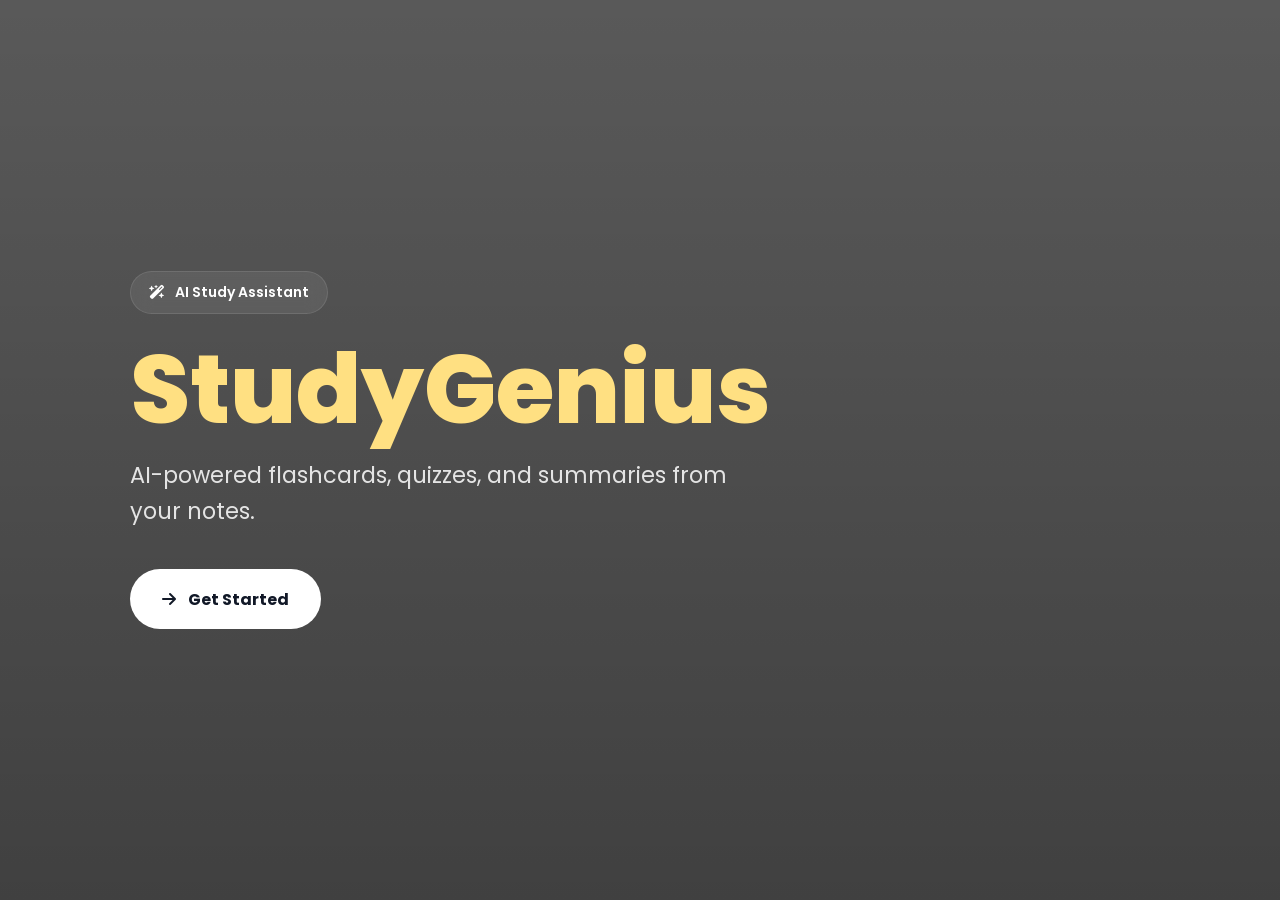
==== commit 6f5767d1: "Updating frontend" ====
--- a/index.html
+++ b/index.html
@@ -1,206 +1,201 @@
+
 <!DOCTYPE html>
 <html lang="en">
 <head>
-  <meta charset="UTF-8">
-  <meta name="viewport" content="width=device-width, initial-scale=1.0">
-  <meta name="description" content="StudyGenius – AI‑powered study assistant: 20‑question quizzes, flashcards, summaries from PDF notes.">
-  <title>StudyGenius | AI Study Assistant</title>
-  <link rel="preconnect" href="https://fonts.googleapis.com">
-  <link rel="preconnect" href="https://fonts.gstatic.com" crossorigin>
-  <link href="https://fonts.googleapis.com/css2?family=Poppins:wght@400;500;600;700;800&display=swap" rel="stylesheet">
-  <link rel="stylesheet" href="https://cdnjs.cloudflare.com/ajax/libs/font-awesome/6.5.2/css/all.min.css">
-  <link rel="stylesheet" href="styles.css">
+  <meta charset="UTF-8" />
+  <meta
+    name="viewport"
+    content="width=device-width, initial-scale=1.0"
+  />
+
+  <title>StudyGenius AI</title>
+
+  <link
+    rel="preconnect"
+    href="https://fonts.googleapis.com"
+  />
+
+  <link
+    rel="preconnect"
+    href="https://fonts.gstatic.com"
+    crossorigin
+  />
+
+  <link
+    href="https://fonts.googleapis.com/css2?family=Poppins:wght@400;500;600;700;800&display=swap"
+    rel="stylesheet"
+  />
+
+  <link
+    rel="stylesheet"
+    href="https://cdnjs.cloudflare.com/ajax/libs/font-awesome/6.5.2/css/all.min.css"
+  />
+
+  <style>
+
+    *{
+      margin:0;
+      padding:0;
+      box-sizing:border-box;
+      font-family:'Poppins',sans-serif;
+    }
+
+    body{
+
+      min-height:100vh;
+
+      background:
+      linear-gradient(
+        rgba(0,0,0,0.65),
+        rgba(0,0,0,0.75)
+      ),
+
+      url('https://images.unsplash.com/photo-1522202176988-66273c2fd55f?q=80&w=1400&auto=format&fit=crop')
+      center/cover no-repeat;
+
+      display:flex;
+      align-items:center;
+      justify-content:center;
+
+      color:white;
+    }
+
+    .hero{
+
+      width:100%;
+      max-width:1100px;
+
+      padding:40px;
+    }
+
+    .badge{
+
+      display:inline-flex;
+      align-items:center;
+      gap:10px;
+
+      padding:10px 18px;
+
+      border-radius:999px;
+
+      background:rgba(255,255,255,0.08);
+
+      backdrop-filter:blur(10px);
+
+      border:1px solid rgba(255,255,255,0.1);
+
+      margin-bottom:28px;
+
+      font-size:14px;
+      font-weight:600;
+    }
+
+    h1{
+
+      font-size:6rem;
+
+      line-height:1;
+
+      font-weight:800;
+
+      color:#ffe082;
+
+      margin-bottom:20px;
+    }
+
+    p{
+
+      font-size:1.4rem;
+
+      color:rgba(255,255,255,0.85);
+
+      max-width:650px;
+
+      line-height:1.6;
+
+      margin-bottom:40px;
+    }
+
+    .hero-btn{
+
+      height:60px;
+
+      padding:0 32px;
+
+      border:none;
+
+      border-radius:999px;
+
+      background:white;
+
+      color:#111827;
+
+      font-size:1rem;
+
+      font-weight:700;
+
+      cursor:pointer;
+
+      transition:0.3s;
+
+      display:inline-flex;
+      align-items:center;
+      gap:12px;
+    }
+
+    .hero-btn:hover{
+
+      transform:translateY(-3px);
+
+      background:#f8fafc;
+    }
+
+    @media(max-width:768px){
+
+      h1{
+        font-size:4rem;
+      }
+
+      p{
+        font-size:1.1rem;
+      }
+
+    }
+
+  </style>
+
 </head>
+
 <body>
-<main class="app">
-  <!-- PAGE 1: WELCOME -->
-  <div id="page1" class="page page-welcome active" aria-hidden="false">
-    <section class="welcome-content">
-      <div class="brand-chip"><i class="fa-solid fa-wand-magic-sparkles"></i> AI Study Assistant</div>
-      <h1 class="welcome-title">StudyGenius</h1>
-      <p class="welcome-subtitle">AI‑powered flashcards, quizzes & summaries from your notes</p>
-      <button id="getStartedBtn" class="btn btn-primary"><i class="fa-solid fa-arrow-right"></i> Get Started</button>
-    </section>
-  </div>
-
-  <!-- PAGE 2: LOGIN -->
-  <div id="page2" class="page auth-page" aria-hidden="true">
-    <section class="auth-shell">
-      <div class="auth-card glass-card">
-        <div class="app-logo"><i class="fa-solid fa-graduation-cap"></i> StudyGenius</div>
-        <p class="section-kicker">Student Login</p>
-        <h2>Sign in to your study space</h2>
-        <p class="section-copy">Use any of the 5 demo accounts below.</p>
-        <form id="loginForm" class="form-grid" novalidate>
-          <div class="field">
-            <label for="userIdInput">Email / Student ID</label>
-            <div class="input-wrap"><i class="fa-solid fa-envelope"></i><input id="userIdInput" type="text" placeholder="student1@study.com"></div>
-          </div>
-          <div class="field">
-            <label for="passwordInput">Password</label>
-            <div class="input-wrap"><i class="fa-solid fa-lock"></i><input id="passwordInput" type="password" placeholder="Enter password"></div>
-          </div>
-          <p id="loginError" class="error-message">Invalid email or password. Use one of the demo accounts below.</p>
-          <button class="btn btn-accent" type="submit"><i class="fa-solid fa-right-to-bracket"></i> Login</button>
-        </form>
-        <div class="demo-accounts">
-          <p><strong>📚 Demo Students:</strong></p>
-          <ul>
-            <li>student1@study.com / pass123</li>
-            <li>student2@study.com / pass123</li>
-            <li>student3@study.com / pass123</li>
-            <li>student4@study.com / pass123</li>
-            <li>student5@study.com / pass123</li>
-          </ul>
-        </div>
-        <a id="backToWelcomeLink" class="text-link" href="#page1"><i class="fa-solid fa-arrow-left"></i> Back to Welcome</a>
-      </div>
-    </section>
-  </div>
-
-  <!-- PAGE 3: DASHBOARD (with logout) -->
-  <div id="page3" class="page page-app" aria-hidden="true">
-    <div class="page-shell">
-      <header class="top-bar">
-        <button class="top-brand top-brand-button" type="button"><i class="fa-solid fa-graduation-cap"></i> StudyGenius</button>
-        <div class="header-right">
-          <span id="dashboardUserPill" class="user-pill"><i class="fa-solid fa-user-astronaut"></i> Demo Learner</span>
-          <button id="logoutBtn" class="btn btn-ghost btn-small"><i class="fa-solid fa-sign-out-alt"></i> Logout</button>
-        </div>
-      </header>
-      <section class="dashboard-hero">
-        <div class="dashboard-copy">
-          <p class="section-kicker">Dashboard</p>
-          <h2 id="dashboardTitle" class="section-title">Welcome back, Demo Learner</h2>
-          <p class="section-copy">Upload PDF notes, generate AI quizzes (20 questions), and get smart summaries.</p>
-        </div>
-        <div class="dashboard-photo-wrap">
-          <img class="dashboard-photo" src="https://images.pexels.com/photos/5212345/pexels-photo-5212345.jpeg?auto=compress&cs=tinysrgb&w=900" alt="Colorful study setup">
-        </div>
-      </section>
-      <section class="stats-grid">
-        <div class="stat-card"><span class="stat-icon" style="background: linear-gradient(135deg, #f093fb, #f5576c);"><i class="fa-solid fa-book-open"></i></span><div><strong>3</strong><span>notes uploaded</span></div></div>
-        <div class="stat-card"><span class="stat-icon" style="background: linear-gradient(135deg, #4facfe, #00f2fe);"><i class="fa-solid fa-sparkles"></i></span><div><strong>2</strong><span>quizzes generated</span></div></div>
-        <div class="stat-card"><span class="stat-icon" style="background: linear-gradient(135deg, #fa709a, #fee140);"><i class="fa-solid fa-trophy"></i></span><div><strong>85%</strong><span>average score</span></div></div>
-      </section>
-
-      <!-- Carousel -->
-      <section class="carousel-section" aria-label="Study Tips Carousel">
-        <div class="carousel-container">
-          <div class="carousel-slide active" style="background: #ffe8df;"><i class="fa-solid fa-lightbulb" style="color: #f97316;"></i><p>Active recall boosts long‑term memory by 50%.</p></div>
-          <div class="carousel-slide" style="background: #e0f7fa;"><i class="fa-solid fa-clock" style="color: #0f766e;"></i><p>Spaced repetition: review after 1 day, 3 days, then 1 week.</p></div>
-          <div class="carousel-slide" style="background: #e8f0fe;"><i class="fa-solid fa-brain" style="color: #2563eb;"></i><p>Convert notes to flashcards for faster revision.</p></div>
-          <div class="carousel-slide" style="background: #f3e8ff;"><i class="fa-solid fa-chart-line" style="color: #7c3aed;"></i><p>Self‑testing with quizzes reveals weak spots instantly.</p></div>
-          <button class="carousel-prev" aria-label="Previous slide">❮</button>
-          <button class="carousel-next" aria-label="Next slide">❯</button>
-        </div>
-      </section>
-
-      <!-- Action cards -->
-      <section class="dashboard-actions">
-        <button id="goToUploadBtn" class="dashboard-card" style="border-top: 5px solid #f97316;">
-          <span class="card-icon" style="background: linear-gradient(135deg, #f97316, #f59e0b);"><i class="fa-solid fa-file-pdf"></i></span>
-          <span><span class="card-title">Upload Notes PDF</span><span class="card-text">Send a PDF to generate AI flashcards & 20‑question quiz.</span></span>
-        </button>
-        <button id="goToQuizBtn" class="dashboard-card" style="border-top: 5px solid #0f766e;">
-          <span class="card-icon" style="background: linear-gradient(135deg, #0f766e, #2563eb);"><i class="fa-solid fa-brain"></i></span>
-          <span><span class="card-title">AI Flashcard Quiz</span><span class="card-text">Practice with 20 questions, instant feedback & score.</span></span>
-        </button>
-        <button id="goToSummaryPageBtn" class="dashboard-card" style="border-top: 5px solid #8b5cf6;">
-          <span class="card-icon" style="background: linear-gradient(135deg, #8b5cf6, #ec4899);"><i class="fa-solid fa-file-lines"></i></span>
-          <span><span class="card-title">AI Summary</span><span class="card-text">View and manage your AI‑generated summaries.</span></span>
-        </button>
-      </section>
+
+  <section class="hero">
+
+    <div class="badge">
+      <i class="fa-solid fa-wand-magic-sparkles"></i>
+      AI Study Assistant
     </div>
-  </div>
-
-  <!-- PAGE 4: UPLOAD (quiz generation) -->
-  <div id="page4" class="page page-app" aria-hidden="true">
-    <div class="page-shell">
-      <header class="top-bar">
-        <button class="top-brand top-brand-button backDashboardBtn" type="button"><i class="fa-solid fa-graduation-cap"></i> StudyGenius</button>
-        <button class="btn btn-ghost btn-small backDashboardBtn" type="button"><i class="fa-solid fa-arrow-left"></i> Back to Dashboard</button>
-      </header>
-      <section>
-        <p class="section-kicker">AI Quiz Builder</p>
-        <h2 class="section-title">Upload Your Notes (PDF)</h2>
-        <p class="section-copy">Select a PDF file – our AI will generate a custom quiz with up to 20 questions.</p>
-        <div class="upload-card">
-          <div class="upload-zone">
-            <i class="fa-solid fa-cloud-arrow-up"></i>
-            <label class="file-control" for="pdfInput"><i class="fa-solid fa-folder-open"></i> Choose PDF<input id="pdfInput" type="file" accept=".pdf,application/pdf"></label>
-            <p id="selectedFileName" class="file-name">No PDF selected yet.</p>
-          </div>
-          <div class="button-row">
-            <button id="generateQuizBtn" class="btn btn-accent" type="button"><i class="fa-solid fa-wand-magic-sparkles"></i> Generate AI Flashcards & Quiz</button>
-            <button class="btn btn-ghost backDashboardBtn" type="button"><i class="fa-solid fa-table-columns"></i> Back to Dashboard</button>
-          </div>
-          <div id="generationLoader" class="loader-row"><span class="spinner"></span> Building your AI flashcards...</div>
-          <p id="generationSuccess" class="success-message">✅ AI generated quiz from your notes!</p>
-        </div>
-      </section>
-    </div>
-  </div>
-
-  <!-- PAGE 5: QUIZ (20 questions) -->
-  <div id="page5" class="page page-app" aria-hidden="true">
-    <div class="page-shell">
-      <header class="top-bar">
-        <button class="top-brand top-brand-button backDashboardBtn" type="button"><i class="fa-solid fa-graduation-cap"></i> StudyGenius</button>
-        <button class="btn btn-ghost btn-small backDashboardBtn" type="button"><i class="fa-solid fa-arrow-left"></i> Back to Dashboard</button>
-      </header>
-      <section>
-        <p class="section-kicker">Practice Mode</p>
-        <h2 class="section-title">AI Flashcard Quiz | 4 Options</h2>
-        <p id="quizGeneratedNotice" class="quiz-notice">✅ AI generated quiz from your notes!</p>
-        <div class="quiz-layout">
-          <article class="quiz-card" style="background: rgba(255,255,245,0.96);">
-            <div class="quiz-head"><div><span id="questionCounter" class="meta-pill"><i class="fa-solid fa-list-ol"></i> Question 1 of 20</span><div class="quiz-meta"><span id="scoreDisplay" class="meta-pill"><i class="fa-solid fa-star"></i> Score: 0 / 20</span><span id="quizSource" class="meta-pill"><i class="fa-solid fa-layer-group"></i> Default study skills</span></div></div></div>
-            <div class="progress-track"><div id="progressFill" class="progress-fill"></div></div>
-            <div id="quizContent"><h3 id="questionText" class="question-text">Question text loads here.</h3><div id="optionsContainer" class="options-grid"></div><div class="quiz-controls"><button id="nextQuestionBtn" class="btn btn-accent" disabled><i class="fa-solid fa-forward"></i> Next Question</button><button id="restartQuizBtn" class="btn btn-ghost"><i class="fa-solid fa-rotate-right"></i> Restart Quiz</button><button class="btn btn-ghost backDashboardBtn"><i class="fa-solid fa-table-columns"></i> Back to Dashboard</button></div></div>
-            <div id="resultPanel" class="result-panel"><div class="result-icon"><i class="fa-solid fa-medal"></i></div><h3 id="finalScoreTitle">Final Score</h3><p id="finalScoreMessage">Your result appears here.</p><div class="quiz-controls"><button id="playAgainBtn" class="btn btn-accent"><i class="fa-solid fa-play"></i> Play Again</button><button id="focusFlashcardsBtn" class="btn btn-coral"><i class="fa-solid fa-note-sticky"></i> Make AI Flashcards from Notes</button><button class="btn btn-ghost backDashboardBtn"><i class="fa-solid fa-table-columns"></i> Back to Dashboard</button></div></div>
-          </article>
-          <aside id="notesFlashcardTool" class="notes-card" style="background: rgba(255,255,245,0.96);"><h3><i class="fa-solid fa-note-sticky" style="color: #f97316;"></i> Notes to Flashcards</h3><p class="section-copy">Paste short notes and create quick AI-style flashcards in the browser.</p><textarea id="notesInput" placeholder="Example: Active recall means testing yourself before checking notes. Spaced repetition improves memory by reviewing at growing intervals."></textarea><div class="button-row"><button id="makeFlashcardsBtn" class="btn btn-coral"><i class="fa-solid fa-wand-sparkles"></i> Make AI Flashcards</button></div><p id="flashcardMessage" class="flash-message"></p><div id="flashcardOutput" class="flashcard-output"></div></aside>
-        </div>
-      </section>
-    </div>
-  </div>
-
-  <!-- PAGE 6: SUMMARY PAGE -->
-  <div id="page6" class="page page-app" aria-hidden="true">
-    <div class="page-shell">
-      <header class="top-bar">
-        <button class="top-brand top-brand-button backDashboardBtn" type="button"><i class="fa-solid fa-graduation-cap"></i> StudyGenius</button>
-        <button class="btn btn-ghost btn-small backDashboardBtn" type="button"><i class="fa-solid fa-arrow-left"></i> Back to Dashboard</button>
-      </header>
-      <section class="summary-page">
-        <p class="section-kicker">AI Summary Studio</p>
-        <h2 class="section-title">📄 Generate a Smart Summary</h2>
-        <p class="section-copy">Upload a PDF and let our AI extract the most important points. Your summaries are saved and displayed here.</p>
-        <div class="upload-card summary-upload">
-          <div class="upload-zone">
-            <i class="fa-solid fa-cloud-arrow-up"></i>
-            <label class="file-control" for="summaryPdfInput"><i class="fa-solid fa-folder-open"></i> Choose PDF for Summary<input id="summaryPdfInput" type="file" accept=".pdf,application/pdf"></label>
-            <p id="summaryFileName" class="file-name">No PDF selected.</p>
-          </div>
-          <div class="button-row">
-            <button id="generateSummaryPageBtn" class="btn btn-coral" type="button"><i class="fa-solid fa-file-lines"></i> Generate AI Summary</button>
-          </div>
-          <div id="summaryPageLoader" class="loader-row"><span class="spinner"></span> Analysing your document...</div>
-          <div id="summaryResultCard" class="summary-card" style="display: none; background: #fff9f0;">
-            <h4><i class="fa-solid fa-pen-nib"></i> AI Summary</h4>
-            <p id="summaryPageText"></p>
-            <button id="copySummaryBtn" class="btn btn-ghost btn-small" style="margin-top: 12px;"><i class="fa-regular fa-copy"></i> Copy to Clipboard</button>
-          </div>
-        </div>
-        <div class="summary-history" id="summaryHistory">
-          <h3><i class="fa-solid fa-clock-rotate-left"></i> Recent Summaries</h3>
-          <div id="historyList"></div>
-        </div>
-      </section>
-    </div>
-  </div>
-</main>
-<script src="script.js"></script>
+
+    <h1>
+      StudyGenius
+    </h1>
+
+    <p>
+      AI-powered flashcards, quizzes,
+      and summaries from your notes.
+    </p>
+
+    <button
+      class="hero-btn"
+      onclick="window.location.href='auth.html'"
+    >
+
+      <i class="fa-solid fa-arrow-right"></i>
+
+      Get Started
+
+    </button>
+
+  </section>
+
 </body>
 </html>
